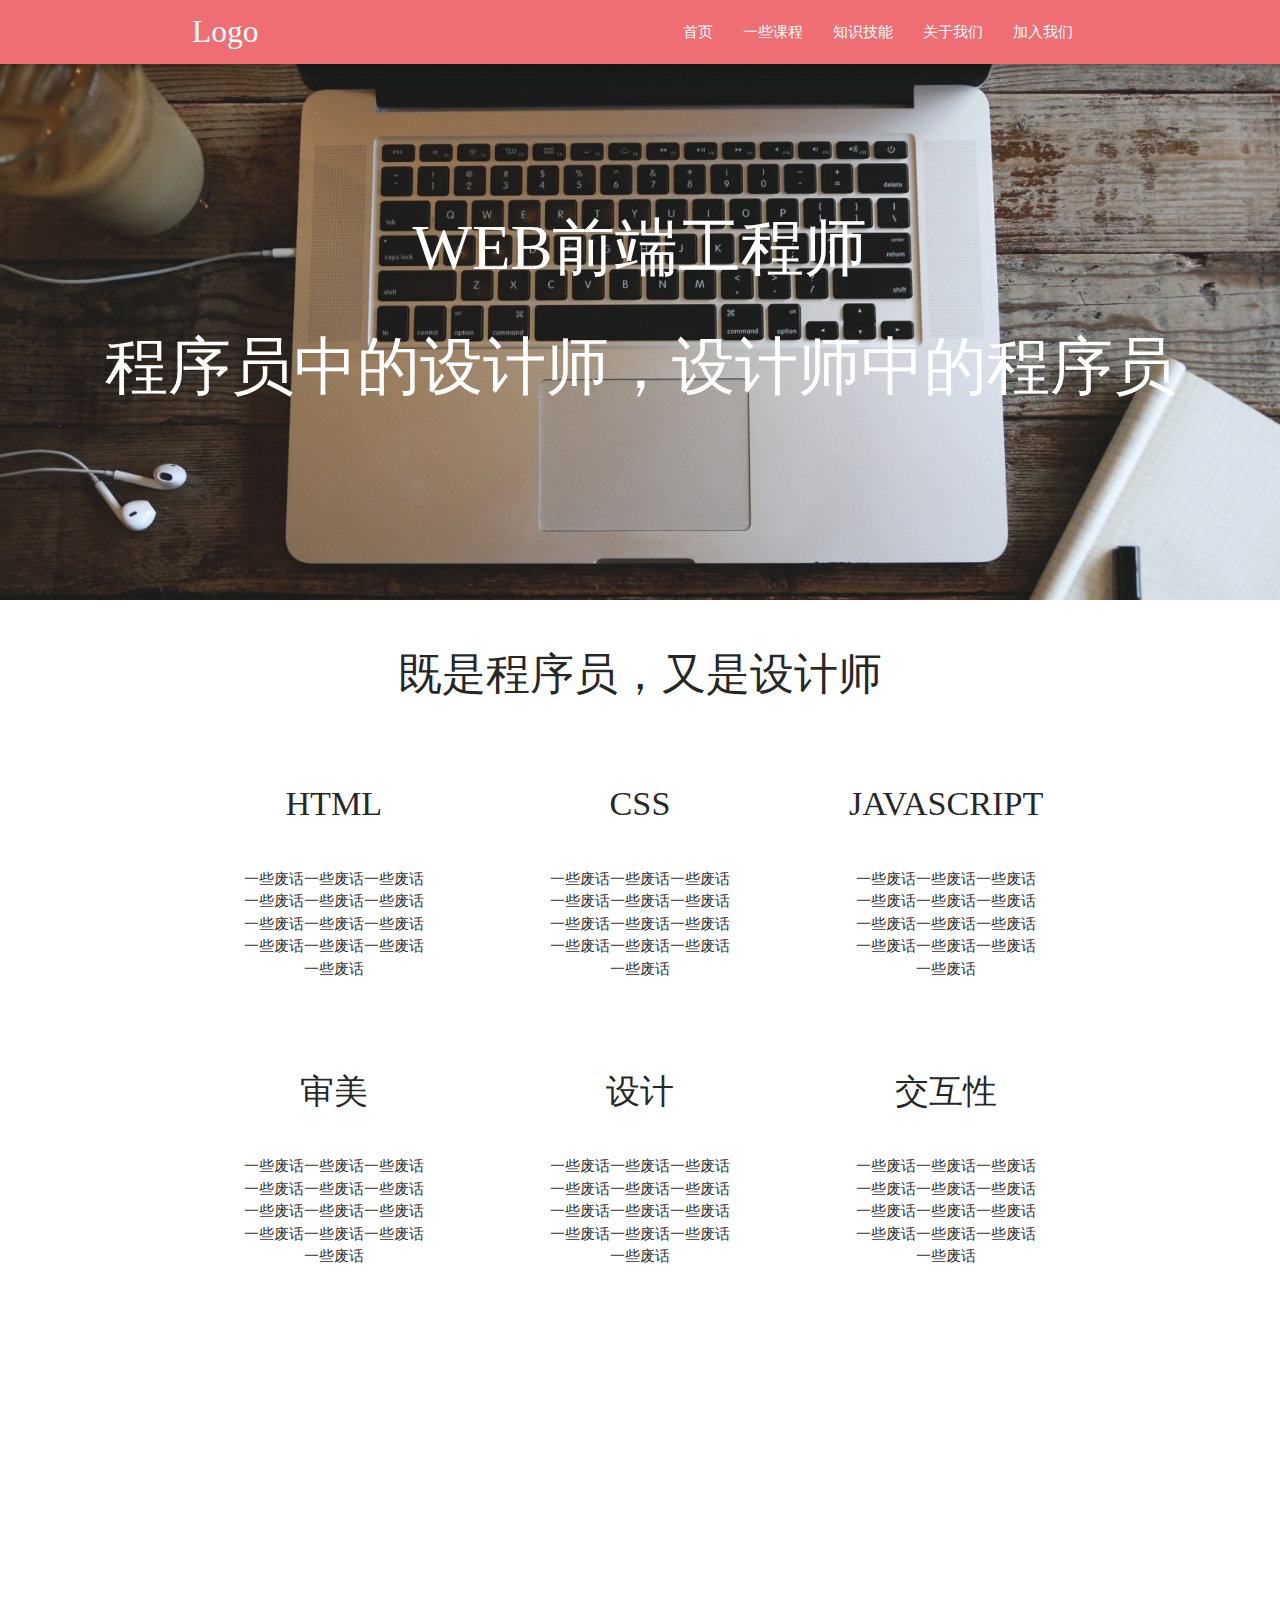
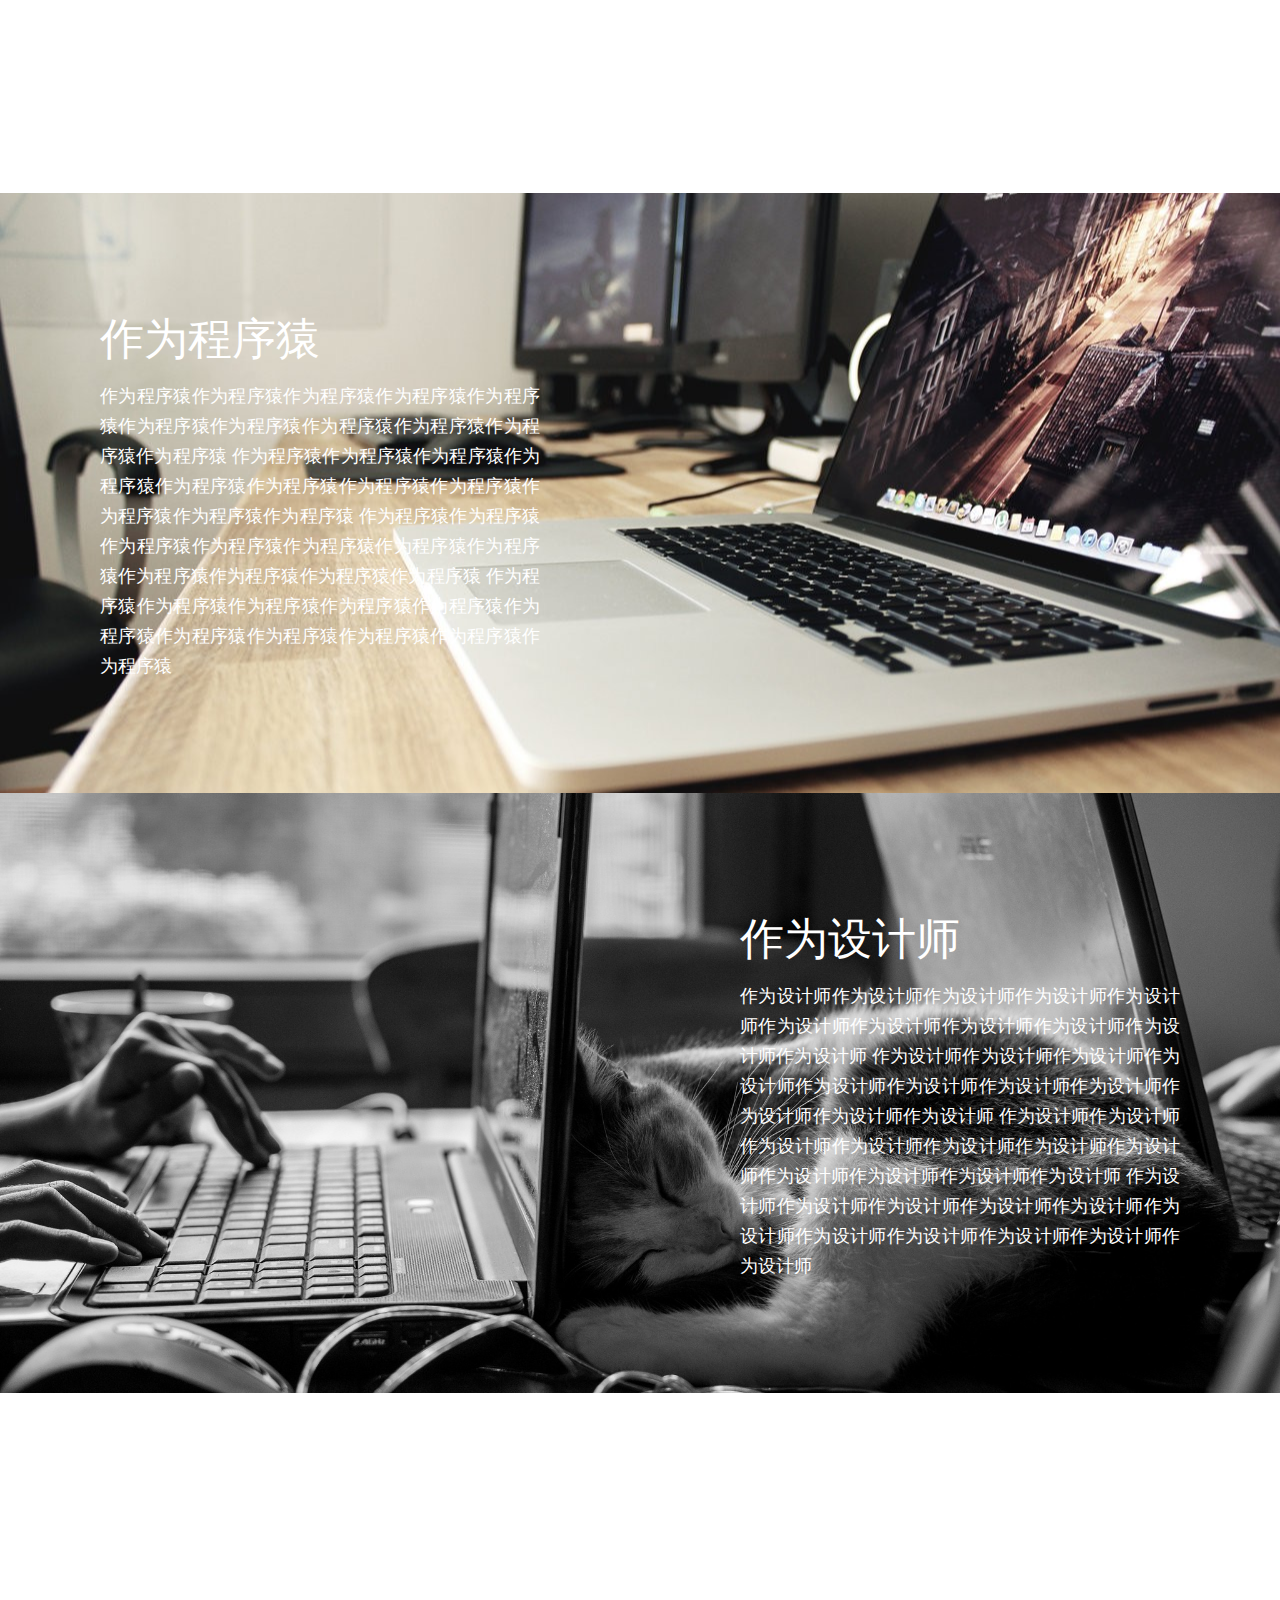
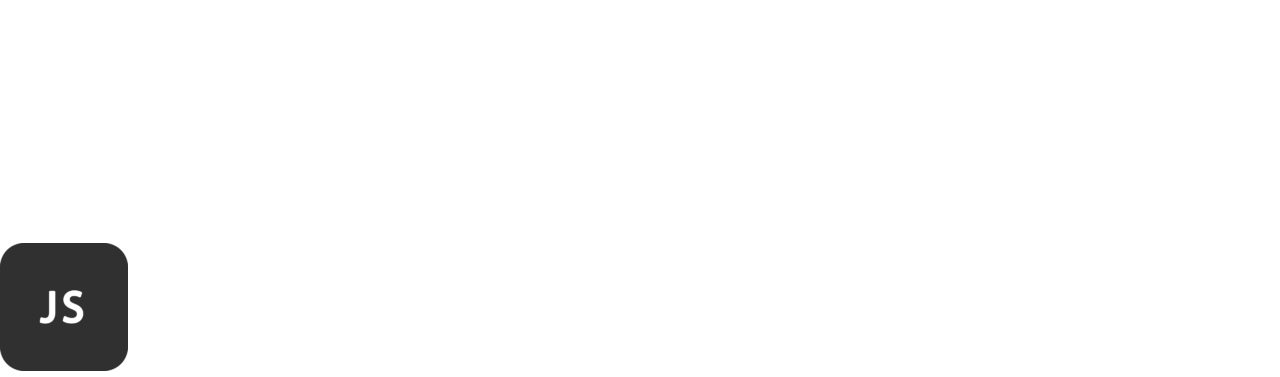
==== index.html @ 73952560 "fuck" ====
<!DOCTYPE html>
<html>
  <head>
    <meta charset="utf-8">
    <title>进击的FrontEnd</title>
    <link rel="stylesheet" href="css/materialize.css">
    <link rel="stylesheet" href="css/index.css">
  </head>
  <body>
    <header>
      <nav>
        <div class="nav-wrapper">
          <div class="container">
            <a href="#!" class="brand-logo">Logo</a>
            <ul class="right hide-on-med-and-down">
              <li><a href="#!">首页</a></li>
              <li><a href="#!">一些课程</a></li>
              <li><a href="#!">知识技能</a></li>
              <li><a href="#!">关于我们</a></li>
              <li><a href="#!">加入我们</a></li>
            </ul>
          </div>
        </div>
      </nav>
      <div class="head-title">
        <h1>WEB前端工程师</h1>
        <h1>程序员中的设计师，设计师中的程序员</h1>
      </div>
    </header>

    <section class="section1">
      <h3 class="section1-title">既是程序员，又是设计师</h3>
      <div class="section1-content container">
        <div class="row">
          <div class="feature hoverable col s4">
            <h4>HTML</h4>
            <p>一些废话一些废话一些废话一些废话一些废话一些废话一些废话一些废话一些废话一些废话一些废话一些废话一些废话</p>
          </div>
          <div class="feature hoverable col s4">
            <h4>CSS</h4>
            <p>一些废话一些废话一些废话一些废话一些废话一些废话一些废话一些废话一些废话一些废话一些废话一些废话一些废话</p>
          </div>
          <div class="feature hoverable col s4">
            <h4>JAVASCRIPT</h4>
            <p>一些废话一些废话一些废话一些废话一些废话一些废话一些废话一些废话一些废话一些废话一些废话一些废话一些废话</p>
          </div>
          <div class="feature hoverable col s4">
            <h4>审美</h4>
            <p>一些废话一些废话一些废话一些废话一些废话一些废话一些废话一些废话一些废话一些废话一些废话一些废话一些废话</p>
          </div>
          <div class="feature hoverable col s4">
            <h4>设计</h4>
            <p>一些废话一些废话一些废话一些废话一些废话一些废话一些废话一些废话一些废话一些废话一些废话一些废话一些废话</p>
          </div>
          <div class="feature hoverable col s4">
            <h4>交互性</h4>
            <p>一些废话一些废话一些废话一些废话一些废话一些废话一些废话一些废话一些废话一些废话一些废话一些废话一些废话</p>
          </div>
        </div>
      </div>
    </section>

    <div class="fixed-img">
      <h1>制作高逼格、优美的网页</h1>
      <h1>享受设计的过程</h1>
    </div>

    <section class="section2">
      <div class="content left">
        <h3>作为程序猿</h3>
        <p>
          作为程序猿作为程序猿作为程序猿作为程序猿作为程序猿作为程序猿作为程序猿作为程序猿作为程序猿作为程序猿作为程序猿
          作为程序猿作为程序猿作为程序猿作为程序猿作为程序猿作为程序猿作为程序猿作为程序猿作为程序猿作为程序猿作为程序猿
          作为程序猿作为程序猿作为程序猿作为程序猿作为程序猿作为程序猿作为程序猿作为程序猿作为程序猿作为程序猿作为程序猿
          作为程序猿作为程序猿作为程序猿作为程序猿作为程序猿作为程序猿作为程序猿作为程序猿作为程序猿作为程序猿作为程序猿
        </p>
      </div>
    </section>

    <section class="section3">
      <div class="content right">
        <h3>作为设计师</h3>
        <p>
          作为设计师作为设计师作为设计师作为设计师作为设计师作为设计师作为设计师作为设计师作为设计师作为设计师作为设计师
          作为设计师作为设计师作为设计师作为设计师作为设计师作为设计师作为设计师作为设计师作为设计师作为设计师作为设计师
          作为设计师作为设计师作为设计师作为设计师作为设计师作为设计师作为设计师作为设计师作为设计师作为设计师作为设计师
          作为设计师作为设计师作为设计师作为设计师作为设计师作为设计师作为设计师作为设计师作为设计师作为设计师作为设计师
        </p>
      </div>
    </section>

    <div class="fixed-img">
      <h1>WEB前端的攻城狮们</h1>
      <h1>让网页成为艺术品</h1>
    </div>

    <section class="section4">
      <div class="img-title">
        <img src="img/js.png" alt="">
      </div>
    </section>
  </body>
  <script type="text/javascript" src="js/jquery-1.11.3.min.js"></script>
  <script type="text/javascript" src="js/materialize.min.js"></script>
  <script type="text/javascript">

  </script>
</html>
---- css/index.css ----
*{
  font-family: '微软雅黑';
}
header{
  background: url('../img/3.jpg') fixed top no-repeat;
  background-size: 100%;
  height: 600px;
  width: 100%
}
.head-title{
  margin-top: 150px;
}
.head-title h1{
  text-align: center;
  color: #fff;
  margin-bottom: 50px;
}
.section1 h3.section1-title{
  margin-top: 50px;
  text-align: center;
}
.section1-content{
  margin-top: 50px;
}
.section1-content div.feature{
  margin: 20px auto;
  text-align: center;
}
.section1-content div.feature p{
  padding: 30px 50px 20px 50px;
}
.fixed-img{
  height: 450px;
  width: 100%;
  background: url('../img/3.jpg') fixed top no-repeat;
  background-size: 100%;
  padding-top: 50px;
}
.fixed-img h1{
  text-align: center;
  color: #fff;
  margin-top: 50px;
}
.section2{
  background: url('../img/4.jpg') center no-repeat;
  background-size: 100%;
  height: 600px;
  width: 100%;
}
.section3{
  background: url('../img/5.jpg') center bottom no-repeat;
  background-size: 100%;
  height: 600px;
  width: 100%;
}
.section2 .content,
.section3 .content{
  margin-top: 70px;
  width: 50%;
  padding: 30px 100px;
  color: #fff;
}
.content p{
  font-size: 18px;
  line-height: 30px;
  text-align: justify;
}
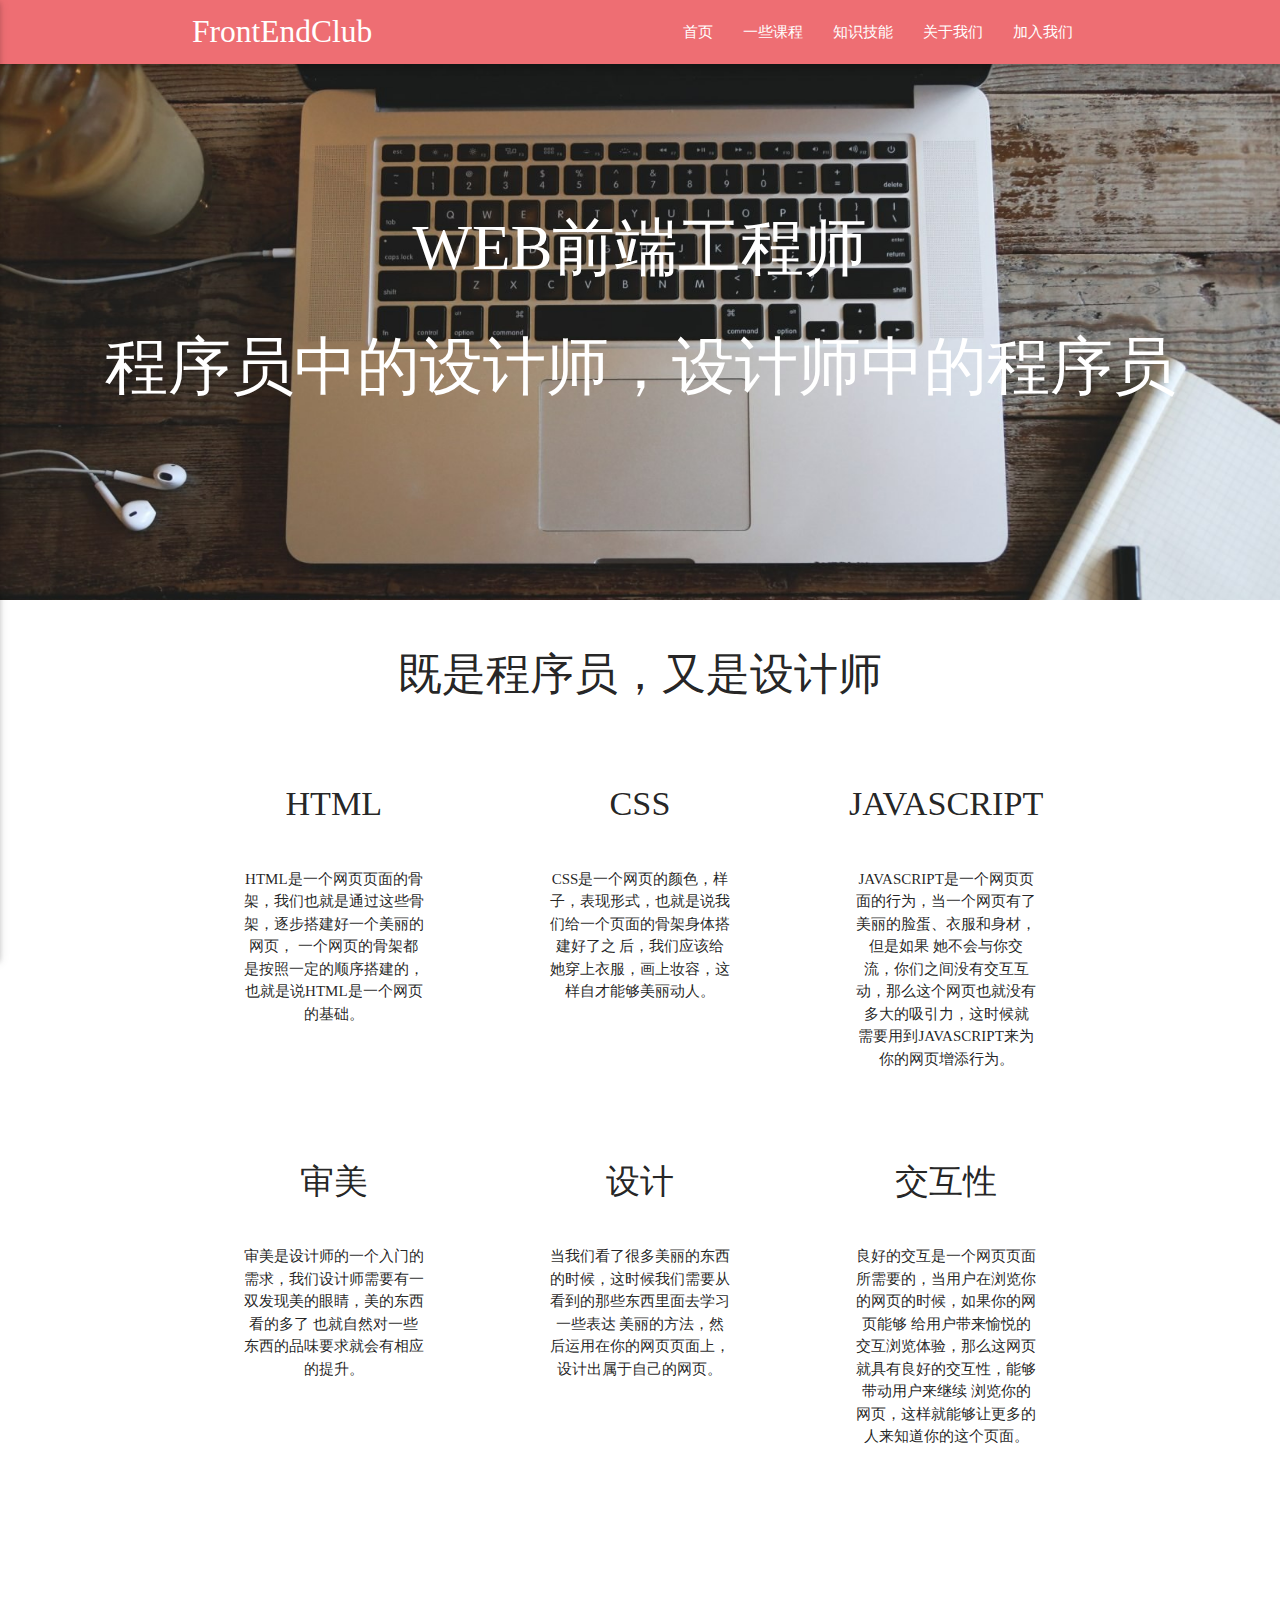
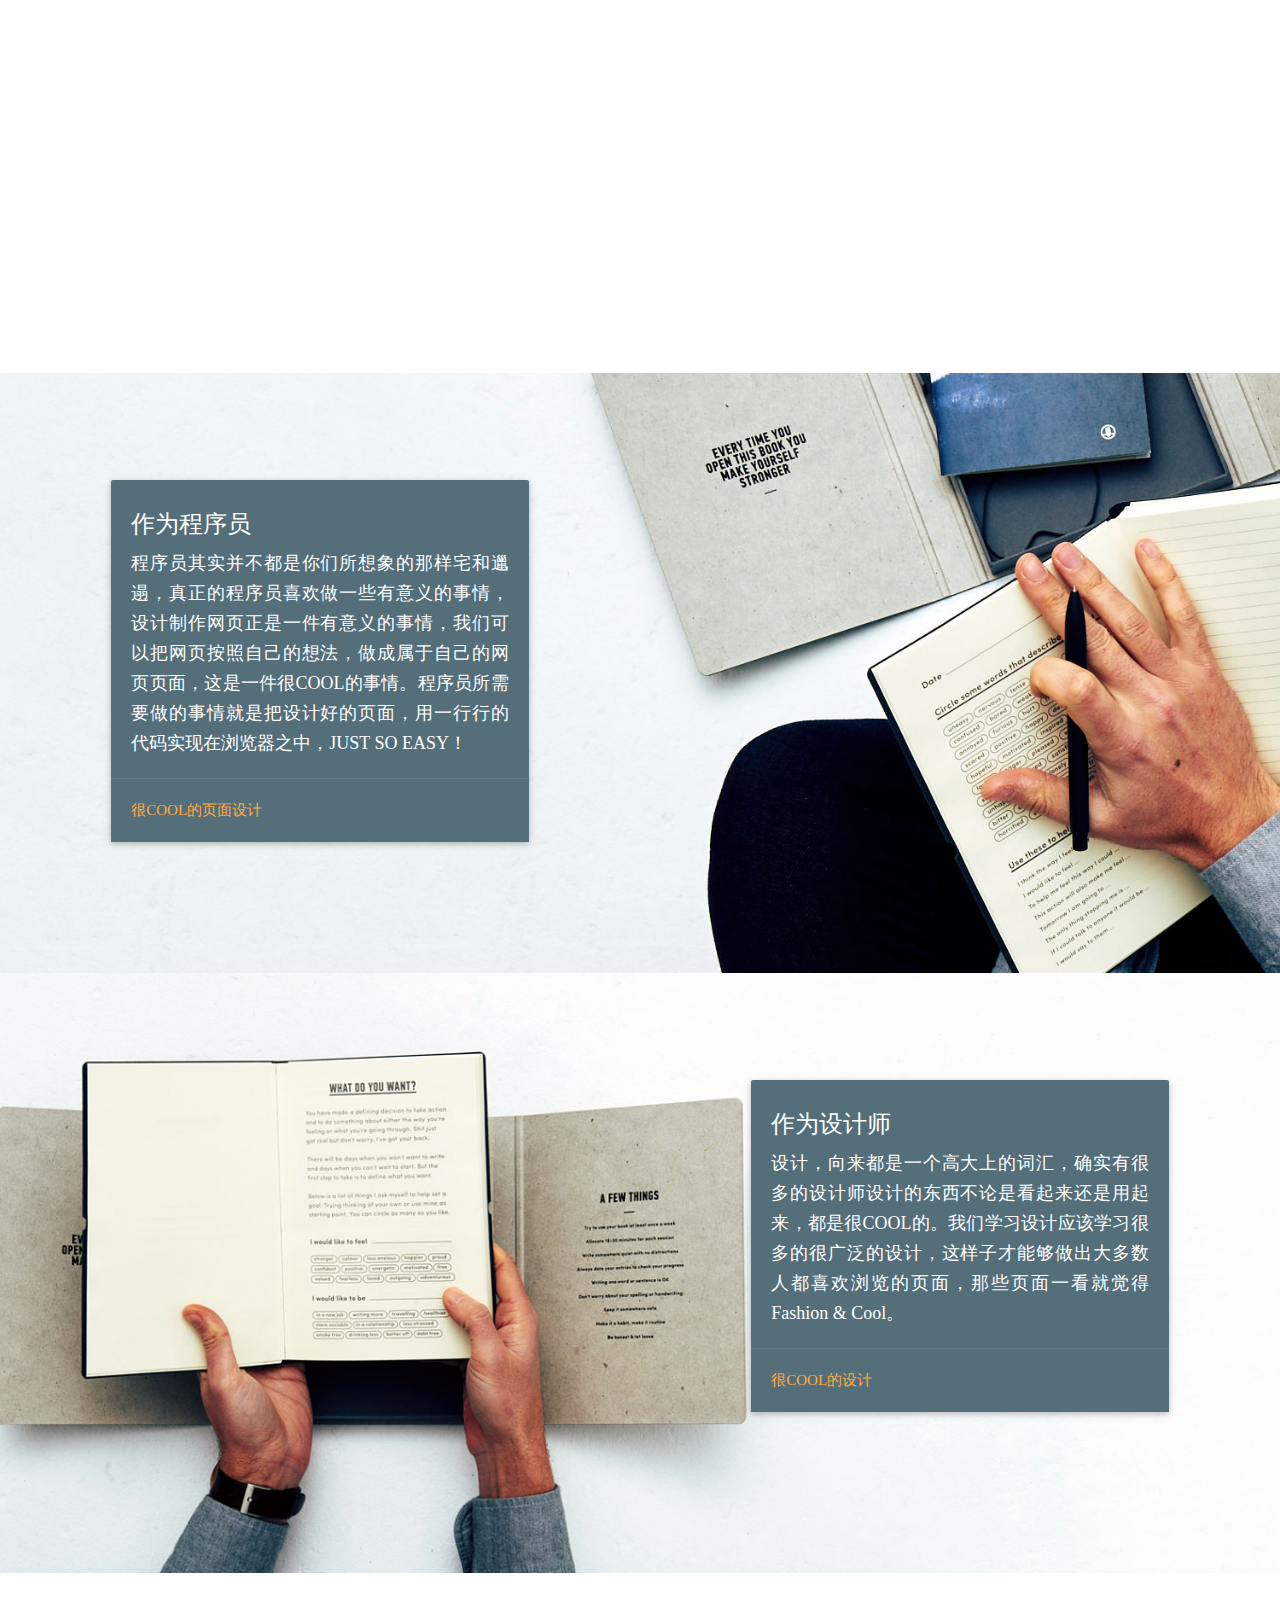
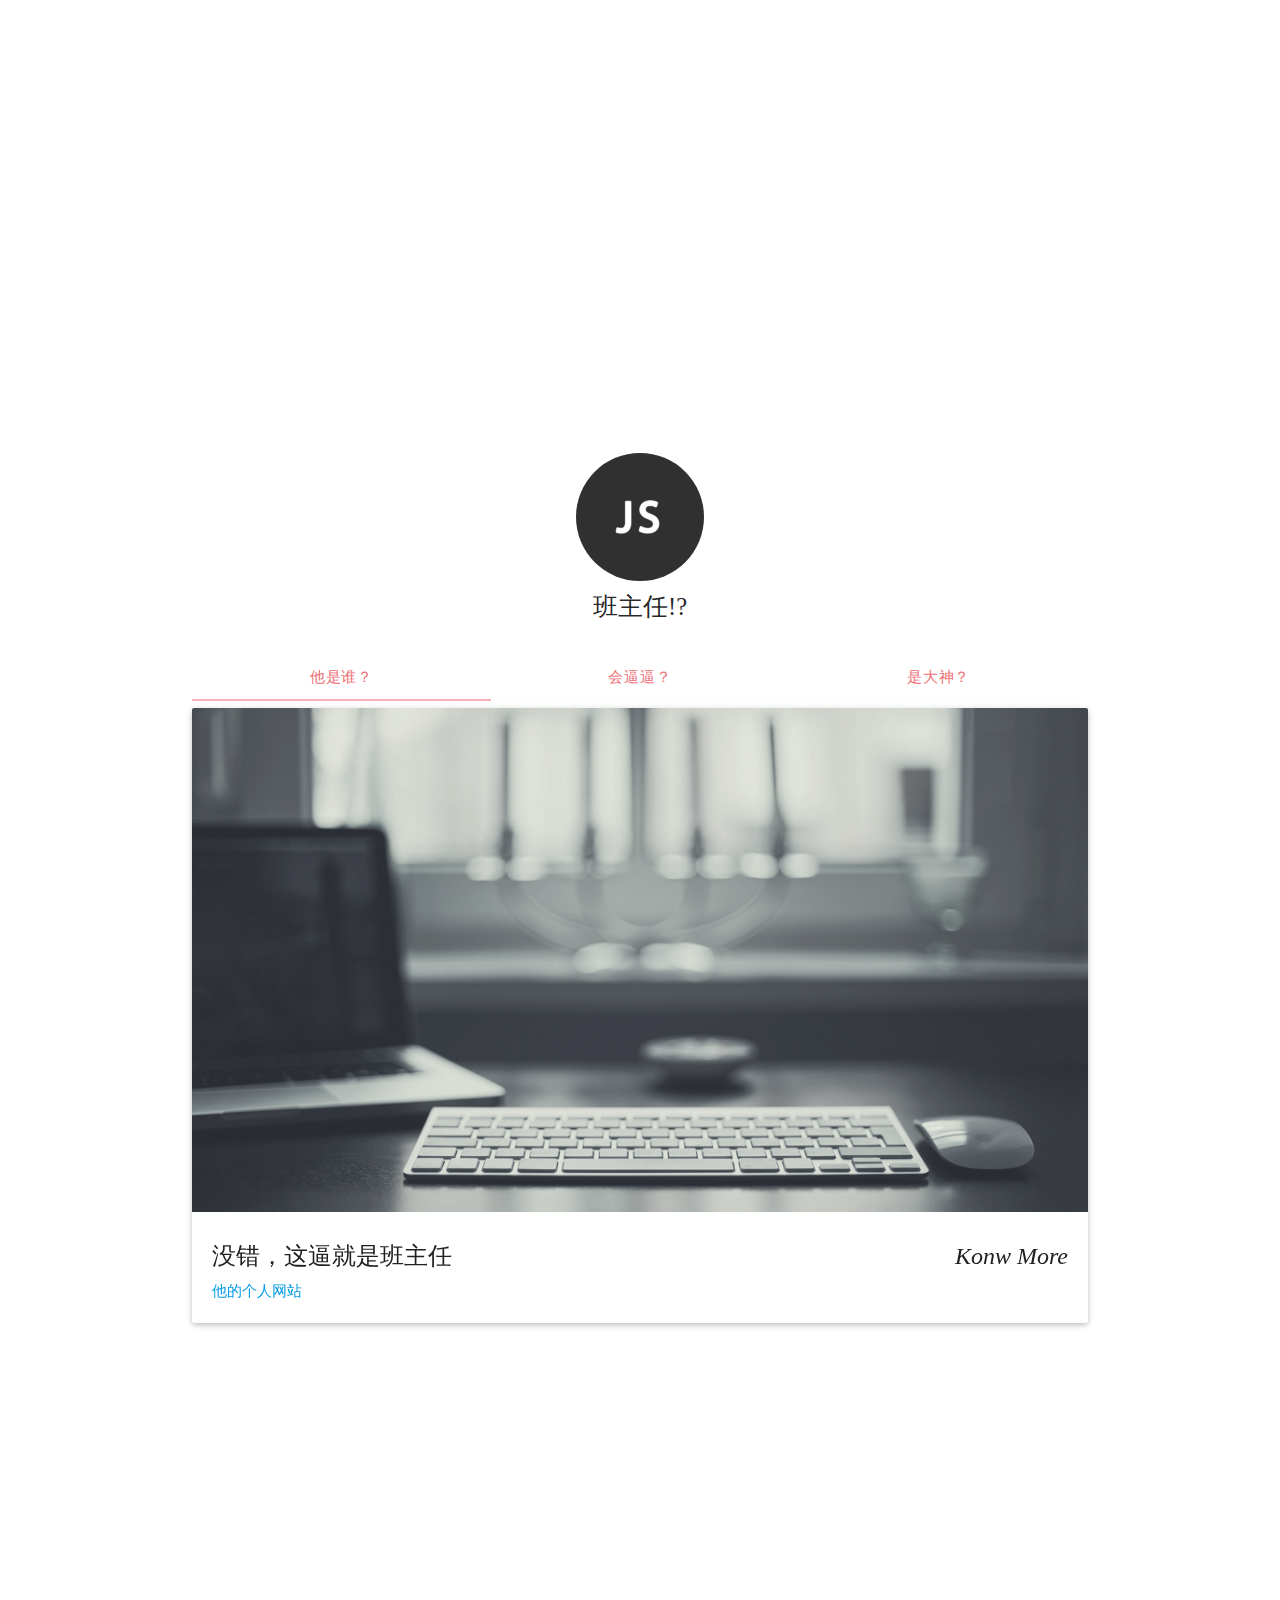
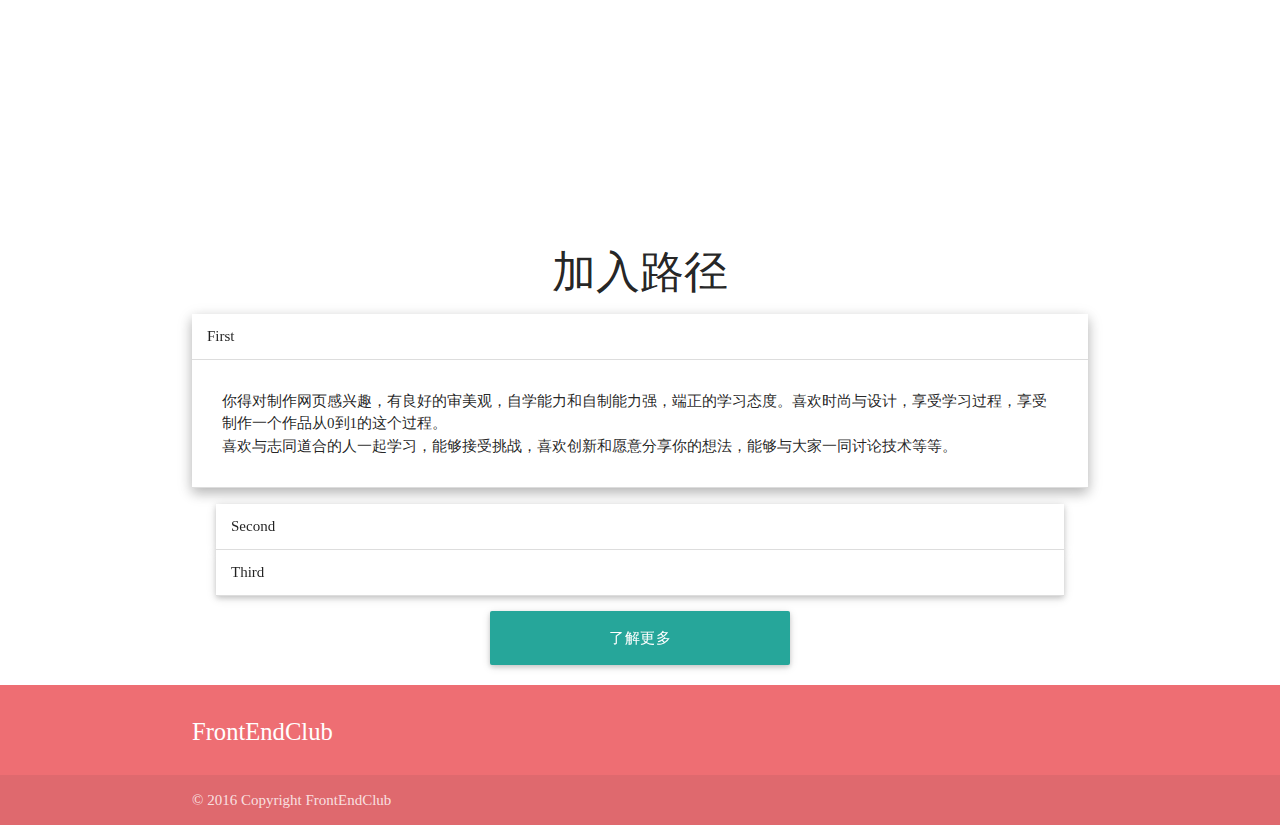
==== commit 73cd3748: "index.html is completed" ====
--- a/index.html
+++ b/index.html
@@ -3,23 +3,31 @@
   <head>
     <meta charset="utf-8">
     <title>进击的FrontEnd</title>
+    <meta name="viewport" content="width=device-width, initial-scale=1">
     <link rel="stylesheet" href="css/materialize.css">
     <link rel="stylesheet" href="css/index.css">
+    <link href="https://fonts.googleapis.com/icon?family=Material+Icons" rel="stylesheet">
   </head>
   <body>
     <header>
       <nav>
-        <div class="nav-wrapper">
-          <div class="container">
-            <a href="#!" class="brand-logo">Logo</a>
-            <ul class="right hide-on-med-and-down">
-              <li><a href="#!">首页</a></li>
-              <li><a href="#!">一些课程</a></li>
-              <li><a href="#!">知识技能</a></li>
-              <li><a href="#!">关于我们</a></li>
-              <li><a href="#!">加入我们</a></li>
-            </ul>
-          </div>
+        <div class="container">
+          <a href="#!" class="brand-logo">FrontEndClub</a>
+          <a href="#" data-activates="mobile-demo" class="button-collapse"><i class="material-icons">menu</i></a>
+          <ul class="right hide-on-med-and-down">
+            <li><a href="">首页</a></li>
+            <li><a href="">一些课程</a></li>
+            <li><a href="">知识技能</a></li>
+            <li><a href="">关于我们</a></li>
+            <li><a href="">加入我们</a></li>
+          </ul>
+          <ul class="side-nav" id="mobile-demo">
+            <li><a href="">首页</a></li>
+            <li><a href="">一些课程</a></li>
+            <li><a href="">知识技能</a></li>
+            <li><a href="">关于我们</a></li>
+            <li><a href="">加入我们</a></li>
+          </ul>
         </div>
       </nav>
       <div class="head-title">
@@ -32,29 +40,49 @@
       <h3 class="section1-title">既是程序员，又是设计师</h3>
       <div class="section1-content container">
         <div class="row">
-          <div class="feature hoverable col s4">
+          <div class="feature hoverable col s12 l4">
             <h4>HTML</h4>
-            <p>一些废话一些废话一些废话一些废话一些废话一些废话一些废话一些废话一些废话一些废话一些废话一些废话一些废话</p>
-          </div>
-          <div class="feature hoverable col s4">
+            <p>
+              HTML是一个网页页面的骨架，我们也就是通过这些骨架，逐步搭建好一个美丽的网页，
+              一个网页的骨架都是按照一定的顺序搭建的，也就是说HTML是一个网页的基础。
+            </p>
+          </div>
+          <div class="feature hoverable col s12 l4">
             <h4>CSS</h4>
-            <p>一些废话一些废话一些废话一些废话一些废话一些废话一些废话一些废话一些废话一些废话一些废话一些废话一些废话</p>
-          </div>
-          <div class="feature hoverable col s4">
+            <p>
+              CSS是一个网页的颜色，样子，表现形式，也就是说我们给一个页面的骨架身体搭建好了之
+              后，我们应该给她穿上衣服，画上妆容，这样自才能够美丽动人。
+            </p>
+          </div>
+          <div class="feature hoverable col s12 l4">
             <h4>JAVASCRIPT</h4>
-            <p>一些废话一些废话一些废话一些废话一些废话一些废话一些废话一些废话一些废话一些废话一些废话一些废话一些废话</p>
-          </div>
-          <div class="feature hoverable col s4">
+            <p>
+              JAVASCRIPT是一个网页页面的行为，当一个网页有了美丽的脸蛋、衣服和身材，但是如果
+              她不会与你交流，你们之间没有交互互动，那么这个网页也就没有多大的吸引力，这时候就
+              需要用到JAVASCRIPT来为你的网页增添行为。
+            </p>
+          </div>
+          <div class="feature hoverable col s12 l4">
             <h4>审美</h4>
-            <p>一些废话一些废话一些废话一些废话一些废话一些废话一些废话一些废话一些废话一些废话一些废话一些废话一些废话</p>
-          </div>
-          <div class="feature hoverable col s4">
+            <p>
+              审美是设计师的一个入门的需求，我们设计师需要有一双发现美的眼睛，美的东西看的多了
+              也就自然对一些东西的品味要求就会有相应的提升。
+            </p>
+          </div>
+          <div class="feature hoverable col s12 l4">
             <h4>设计</h4>
-            <p>一些废话一些废话一些废话一些废话一些废话一些废话一些废话一些废话一些废话一些废话一些废话一些废话一些废话</p>
-          </div>
-          <div class="feature hoverable col s4">
+            <p>
+              当我们看了很多美丽的东西的时候，这时候我们需要从看到的那些东西里面去学习一些表达
+              美丽的方法，然后运用在你的网页页面上，设计出属于自己的网页。
+            </p>
+          </div>
+          <div class="feature hoverable col s12 l4">
             <h4>交互性</h4>
-            <p>一些废话一些废话一些废话一些废话一些废话一些废话一些废话一些废话一些废话一些废话一些废话一些废话一些废话</p>
+            <p>
+              良好的交互是一个网页页面所需要的，当用户在浏览你的网页的时候，如果你的网页能够
+              给用户带来愉悦的交互浏览体验，那么这网页就具有良好的交互性，能够带动用户来继续
+              浏览你的网页，这样就能够让更多的人来知道你的这个页面。
+            </p>
           </div>
         </div>
       </div>
@@ -67,25 +95,41 @@
 
     <section class="section2">
       <div class="content left">
-        <h3>作为程序猿</h3>
-        <p>
-          作为程序猿作为程序猿作为程序猿作为程序猿作为程序猿作为程序猿作为程序猿作为程序猿作为程序猿作为程序猿作为程序猿
-          作为程序猿作为程序猿作为程序猿作为程序猿作为程序猿作为程序猿作为程序猿作为程序猿作为程序猿作为程序猿作为程序猿
-          作为程序猿作为程序猿作为程序猿作为程序猿作为程序猿作为程序猿作为程序猿作为程序猿作为程序猿作为程序猿作为程序猿
-          作为程序猿作为程序猿作为程序猿作为程序猿作为程序猿作为程序猿作为程序猿作为程序猿作为程序猿作为程序猿作为程序猿
-        </p>
+        <div class="row">
+          <div class="col s12">
+            <div class="card blue-grey darken-1">
+              <div class="card-content white-text">
+                <span class="card-title">作为程序员</span>
+                <p>
+                  程序员其实并不都是你们所想象的那样宅和邋遢，真正的程序员喜欢做一些有意义的事情，设计制作网页正是一件有意义的事情，我们可以把网页按照自己的想法，做成属于自己的网页页面，这是一件很COOL的事情。程序员所需要做的事情就是把设计好的页面，用一行行的代码实现在浏览器之中，JUST SO EASY！
+                </p>
+              </div>
+              <div class="card-action">
+                <a href="http://www.awwwards.com/">很COOL的页面设计</a>
+              </div>
+            </div>
+          </div>
+        </div>
       </div>
     </section>
 
     <section class="section3">
       <div class="content right">
-        <h3>作为设计师</h3>
-        <p>
-          作为设计师作为设计师作为设计师作为设计师作为设计师作为设计师作为设计师作为设计师作为设计师作为设计师作为设计师
-          作为设计师作为设计师作为设计师作为设计师作为设计师作为设计师作为设计师作为设计师作为设计师作为设计师作为设计师
-          作为设计师作为设计师作为设计师作为设计师作为设计师作为设计师作为设计师作为设计师作为设计师作为设计师作为设计师
-          作为设计师作为设计师作为设计师作为设计师作为设计师作为设计师作为设计师作为设计师作为设计师作为设计师作为设计师
-        </p>
+        <div class="row">
+          <div class="col s12">
+            <div class="card blue-grey darken-1">
+              <div class="card-content white-text">
+                <span class="card-title">作为设计师</span>
+                <p>
+                  设计，向来都是一个高大上的词汇，确实有很多的设计师设计的东西不论是看起来还是用起来，都是很COOL的。我们学习设计应该学习很多的很广泛的设计，这样子才能够做出大多数人都喜欢浏览的页面，那些页面一看就觉得Fashion & Cool。
+                </p>
+              </div>
+              <div class="card-action">
+                <a href="http://www.siteinspire.com/">很COOL的设计</a>
+              </div>
+            </div>
+          </div>
+        </div>
       </div>
     </section>
 
@@ -97,12 +141,159 @@
     <section class="section4">
       <div class="img-title">
         <img src="img/js.png" alt="">
-      </div>
-    </section>
+        <h5>班主任!?</h5>
+      </div>
+      <div class="container">
+        <div class="row">
+          <div class="col s12">
+            <ul class="tabs">
+              <li class="tab col s4"><a class="active" href="#test1">他是谁？</a></li>
+              <li class="tab col s4"><a href="#test2">会逼逼？</a></li>
+              <li class="tab col s4"><a href="#test3">是大神？</a></li>
+            </ul>
+          </div>
+          <div id="test1" class="col s12">
+            <div class="class-manager">
+              <div class="card hoverable">
+                <div class="card-image waves-effect waves-block waves-light">
+                  <img class="activator" src="img/headimg.png">
+                </div>
+                <div class="card-content">
+                  <span class="card-title activator grey-text text-darken-4">没错，这逼就是班主任<i class="right">Konw More</i></span>
+                  <p><a href="http://www.weespice.cn/myweb">他的个人网站</a></p>
+                </div>
+                <div class="card-reveal">
+                  <span class="card-title grey-text text-darken-4">没错，这货就是班主任<i class="material-icons right">close</i></span>
+                  <ul class="collection with-header">
+                    <li class="collection-header"><h4>他是谁？</h4></li>
+                    <li class="collection-item">姓名：张泽玮</li>
+                    <li class="collection-item">外号：玮哥</li>
+                    <li class="collection-item">生日：1995-2-8</li>
+                    <li class="collection-item">爱好：游戏、旅游、篮球、游泳、轮滑、电影、吃、料理</li>
+                    <li class="collection-item">学校：成都大学</li>
+                    <li class="collection-item">学院：信息科学与工程学院</li>
+                    <li class="collection-item">班级：2013级软件工程2班</li>
+                    <li class="collection-item">理想：吃吃睡睡，走走停停，看看玩玩</li>
+                  </ul>
+                </div>
+              </div>
+            </div>
+          </div>
+          <div id="test2" class="col s12">
+            <div class="class-manager">
+              <div class="card hoverable">
+                <div class="card-image waves-effect waves-block waves-light">
+                  <img class="activator" src="img/1.jpg">
+                </div>
+                <div class="card-content">
+                  <span class="card-title activator grey-text text-darken-4">听说他爱逼逼<i class="right">Konw More</i></span>
+                  <p><a href="http://www.weespice.cn/myweb">他的个人网站</a></p>
+                </div>
+                <div class="card-reveal">
+                  <span class="card-title grey-text text-darken-4">听说他爱逼逼<i class="material-icons right">close</i></span>
+                  <ul class="collection with-header">
+                    <li class="collection-header"><h4>爱逼逼？</h4></li>
+                    <li class="collection-item">建了一个群召集对制作网页有兴趣的同学来学习</li>
+                    <li class="collection-item">做了一个关于设计的学长讲堂</li>
+                    <li class="collection-item">参加了好多比赛，也拿了好多的奖</li>
+                    <li class="collection-item">录制了几个教学视频</li>
+                  </ul>
+                </div>
+              </div>
+            </div>
+          </div>
+          <div id="test3" class="col s12">
+            <div class="class-manager">
+              <div class="card hoverable">
+                <div class="card-image waves-effect waves-block waves-light">
+                  <img class="activator" src="img/2.jpg">
+                </div>
+                <div class="card-content">
+                  <span class="card-title activator grey-text text-darken-4">大神练成记<i class="right">Konw More</i></span>
+                  <p><a href="http://www.weespice.cn/myweb">他的个人网站</a></p>
+                </div>
+                <div class="card-reveal">
+                  <span class="card-title grey-text text-darken-4">大神练成记<i class="material-icons right">close</i></span>
+                  <ul class="collection with-header">
+                    <li class="collection-header"><h4>是大神？</h4></li>
+                    <li class="collection-item">HTML,CSS,JAVASCRIPT</li>
+                    <li class="collection-item">Bootstrap,Jquey</li>
+                    <li class="collection-item">Node.js,React.js+Redux,Angular.js</li>
+                    <li class="collection-item">UI设计,UE设计</li>
+                  </ul>
+                </div>
+              </div>
+            </div>
+          </div>
+        </div>
+      </div>
+    </section>
+
+    <div class="fixed-img">
+      <h1>JOIN US</h1>
+      <h1>创造更加优美的网页</h1>
+    </div>
+
+    <section class="section5">
+      <div class="container">
+        <div class="join-us">
+          <h3>加入路径</h3>
+          <ul class="collapsible popout" data-collapsible="accordion">
+            <li>
+              <div class="collapsible-header waves-effect waves-red active">First</div>
+              <div class="collapsible-body">
+                <p>
+                  你得对制作网页感兴趣，有良好的审美观，自学能力和自制能力强，端正的学习态度。喜欢时尚与设计，享受学习过程，享受制作一个作品从0到1的这个过程。
+                  <br>
+                  喜欢与志同道合的人一起学习，能够接受挑战，喜欢创新和愿意分享你的想法，能够与大家一同讨论技术等等。
+                </p>
+              </div>
+            </li>
+            <li>
+              <div class="collapsible-header waves-effect waves-orange">Second</div>
+              <div class="collapsible-body">
+                <p>
+                  了解什么是前端，有一些编程基础或者愿意去学习一些编程的语言，比如c语言，不了解的可以在“一些课程”和“知识体系”这两个页面中去看看。
+                  <br>
+                  了解设计，不仅仅是网页设计，还有其他更多的设计，工业设计，交互设计，或者艺术设计等。
+                </p>
+              </div>
+            </li>
+            <li>
+              <div class="collapsible-header waves-effect waves-green">Third</div>
+              <div class="collapsible-body">
+                <p>
+                  制作一个能够演示的或者能够展示你得能力的页面，将你的作品打包好，以你的名字+专业+班级年级发送到邮件453646474@qq.com。
+                  <br>
+                  可以在邮件正文部分写出你所遇到的疑惑，或者一些你的想法，还可以写你的感悟，如果你达到了要求，我们会将你拉入我们的班级群让你获得更多的学习资源。
+                </p>
+              </div>
+            </li>
+          </ul>
+          <a href="#" class="waves-effect waves-light btn-large">了解更多</a>
+        </div>
+      </div>
+    </section>
+
+    <footer class="page-footer">
+       <div class="container">
+         <div class="row">
+           <div class="col l6 s12">
+             <h5 class="white-text">FrontEndClub</h5>
+           </div>
+         </div>
+       </div>
+       <div class="footer-copyright">
+         <div class="container">
+         © 2016 Copyright FrontEndClub
+         </div>
+       </div>
+     </footer>
+
   </body>
   <script type="text/javascript" src="js/jquery-1.11.3.min.js"></script>
   <script type="text/javascript" src="js/materialize.min.js"></script>
   <script type="text/javascript">
-
+    $(".button-collapse").sideNav();
   </script>
 </html>
--- a/css/index.css
+++ b/css/index.css
@@ -1,3 +1,4 @@
+/*zhengzewei*/
 *{
   font-family: '微软雅黑';
 }
@@ -42,14 +43,14 @@
   margin-top: 50px;
 }
 .section2{
-  background: url('../img/4.jpg') center no-repeat;
-  background-size: 100%;
+  background: url('../img/img2.jpg') center no-repeat;
+  background-size: cover;
   height: 600px;
   width: 100%;
 }
 .section3{
-  background: url('../img/5.jpg') center bottom no-repeat;
-  background-size: 100%;
+  background: url('../img/img3.jpg') top center no-repeat;
+  background-size: cover;
   height: 600px;
   width: 100%;
 }
@@ -65,3 +66,106 @@
   line-height: 30px;
   text-align: justify;
 }
+.img-title{
+  width: 100%;
+  height: 200px;
+  padding-top: 10px;
+  margin: 20px auto 10px;
+}
+.img-title img{
+  display: block;
+  margin: 0 auto;
+  border-radius: 50%;
+}
+.img-title h5{
+  text-align: center;
+}
+.section5 .join-us{
+  margin-top: 30px;
+}
+.section5 .join-us h3{
+  text-align: center;
+}
+.section5 .join-us a{
+  display: block;
+  margin: 0 auto;
+  width: 300px;
+}
+.class-manager{
+  width: 100%;
+  height: 640px;
+}
+
+/*Responsive css*/
+@media screen and (max-width:768px) {
+  header{
+    background: url('../img/3.jpg') fixed top center no-repeat;
+    background-size: cover;
+  }
+  .head-title{
+    margin-top: 150px;
+  }
+  .head-title h1{
+    font-size: 36px;
+  }
+  .fixed-img{
+    background: url('../img/3.jpg') fixed top center no-repeat;
+    background-size: cover;
+    height: 500px;
+  }
+  .fixed-img h1{
+    font-size: 36px;
+  }
+  .section2 .content,
+  .section3 .content{
+    margin-top: 50px;
+    width: 100%;
+    padding: 30px 10px;
+  }
+  .section5 .join-us a{
+    display: block;
+    margin: 0 auto;
+    width: 100%;
+  }
+  .class-manager{
+    width: 100%;
+    height: 100%;
+  }
+}
+@media screen and (max-width:599px) {
+  header{
+    background: url('../img/3.jpg') fixed top center no-repeat;
+    background-size: cover;
+  }
+  .head-title{
+    margin-top: 150px;
+  }
+  .head-title h1{
+    font-size: 36px;
+  }
+  .fixed-img{
+    background: url('../img/3.jpg') fixed top center no-repeat;
+    background-size: cover;
+    height: 500px;
+  }
+  .fixed-img h1{
+    font-size: 36px;
+  }
+  .section2 .content,
+  .section3 .content{
+    margin-top: 50px;
+    width: 100%;
+    padding: 30px 10px;
+  }
+  .section5 .join-us a{
+    display: block;
+    margin: 0 auto;
+    width: 100%;
+  }
+  .class-manager{
+    width: 100%;
+    height: 100%;
+  }
+}
+/*Responsive css*/
+/*zhengzewei*/
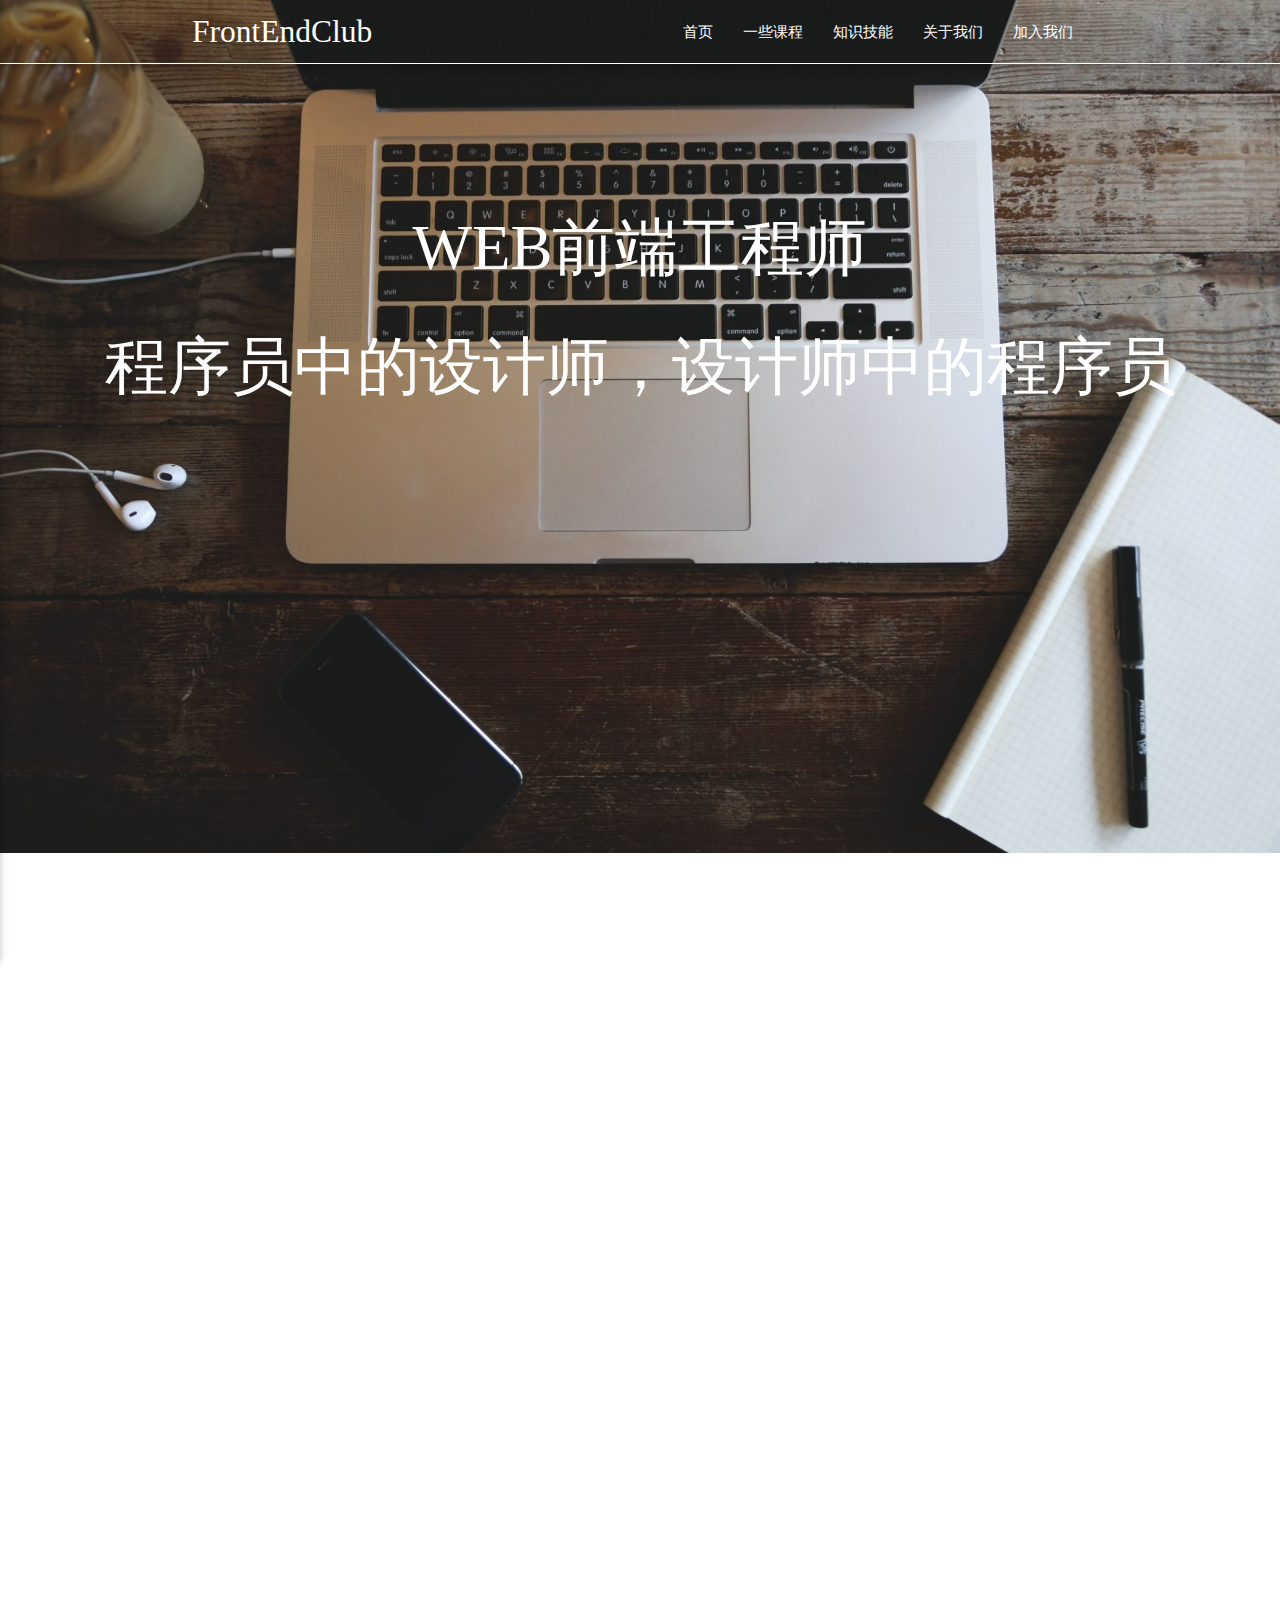
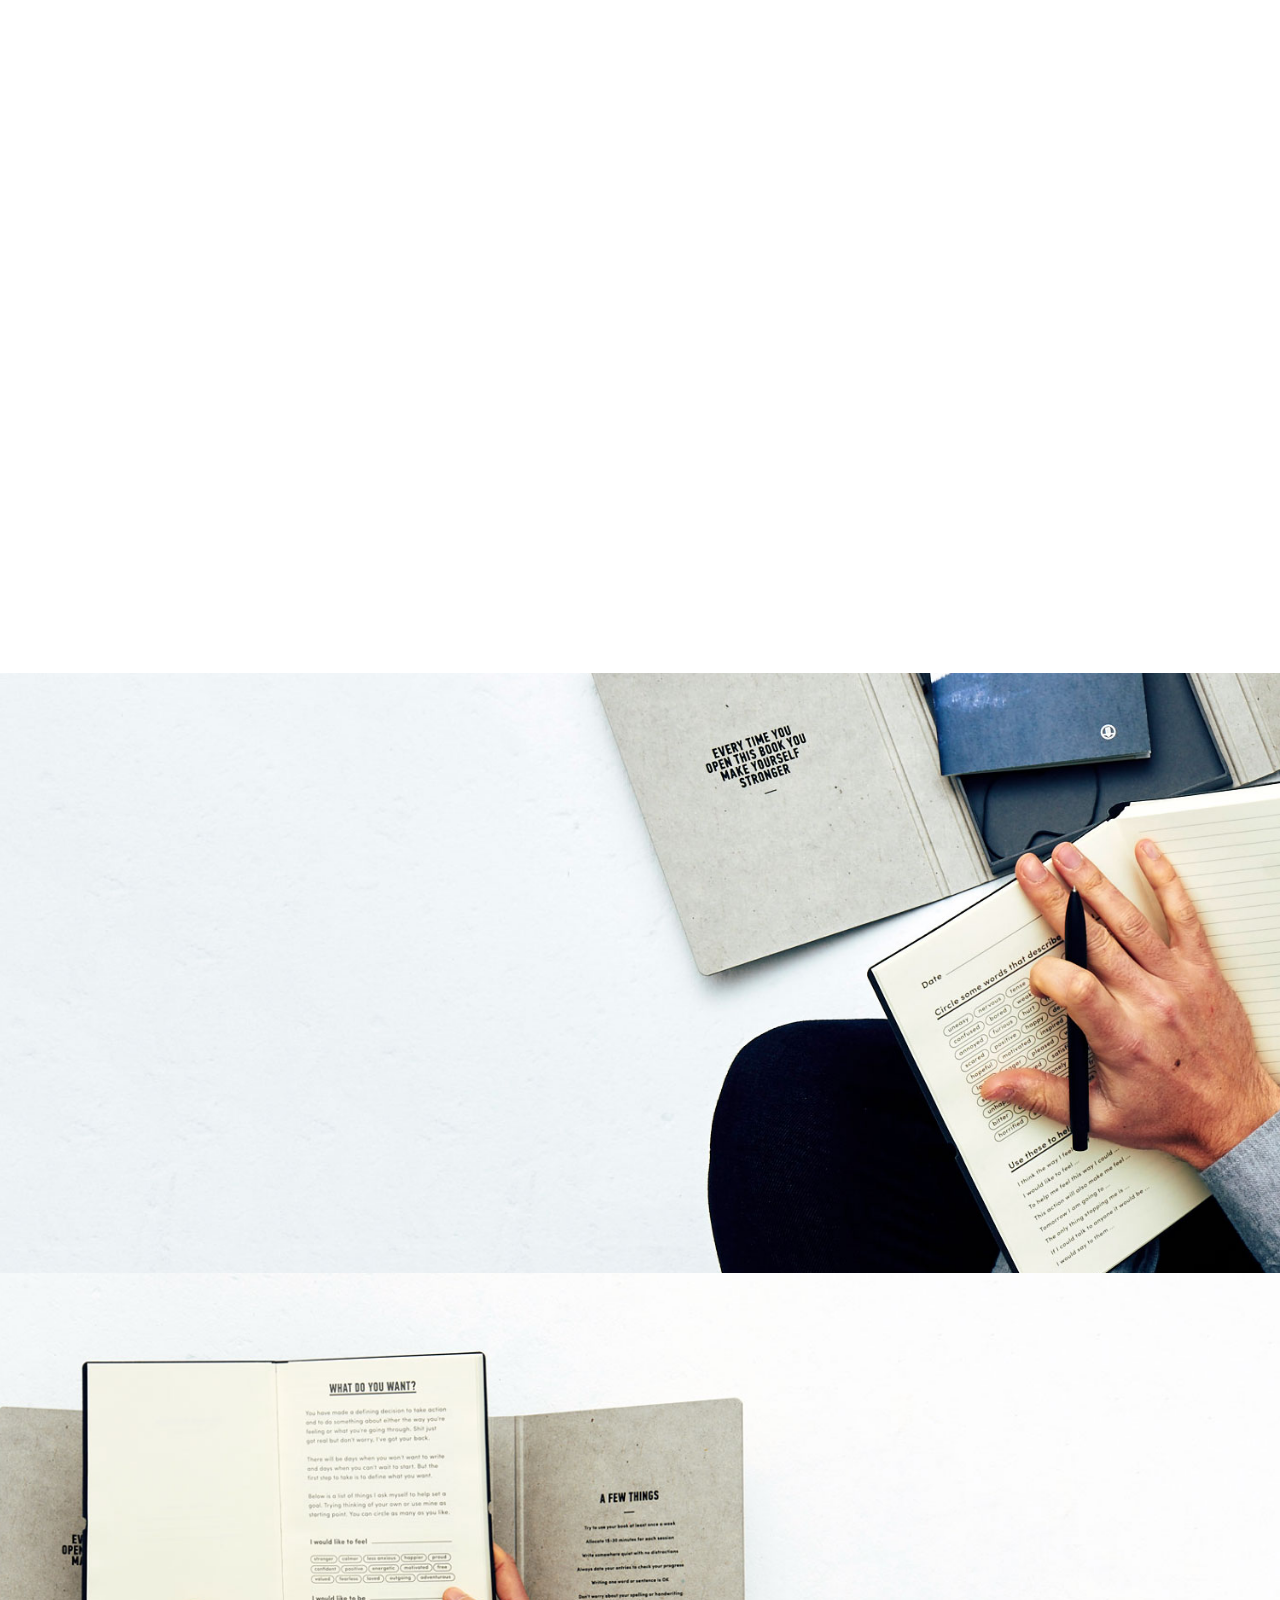
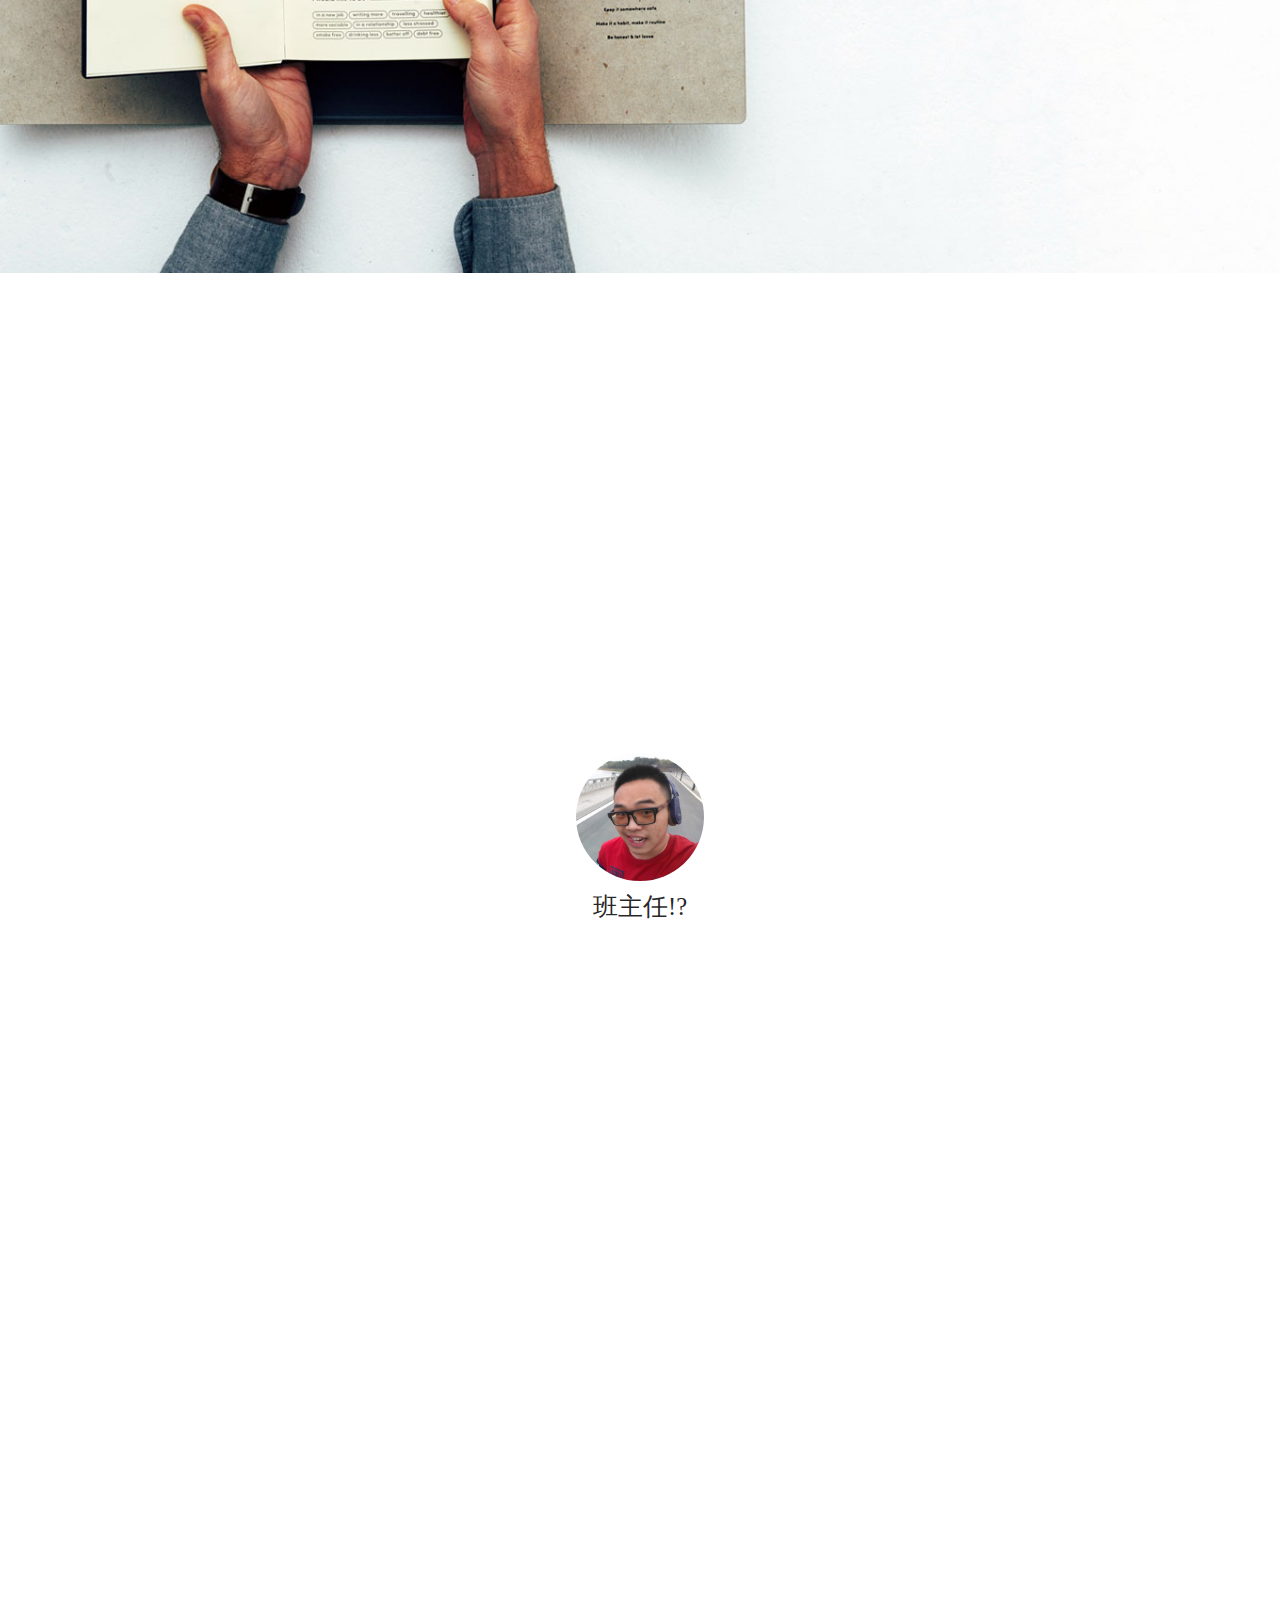
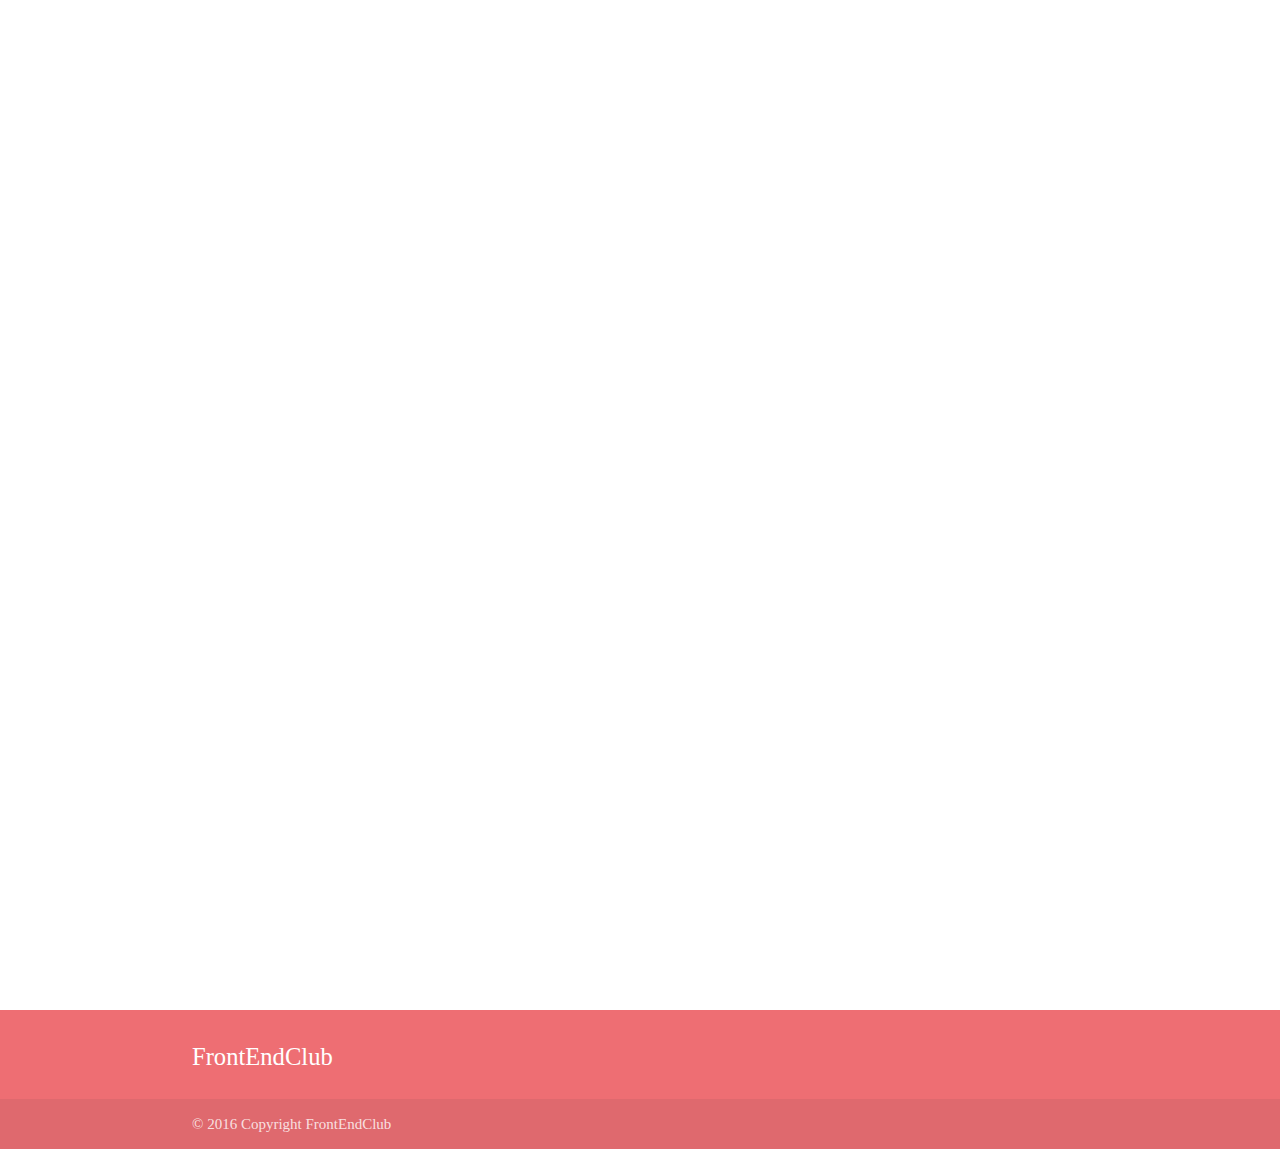
==== commit 0c3742d1: "添加了一个动画库，给首页添加了动画效果，调整了手机上的效果，优化了图片在手机上的展现" ====
--- a/index.html
+++ b/index.html
@@ -5,12 +5,13 @@
     <title>进击的FrontEnd</title>
     <meta name="viewport" content="width=device-width, initial-scale=1">
     <link rel="stylesheet" href="css/materialize.css">
+    <link rel="stylesheet" href="css/animate.min.css">
     <link rel="stylesheet" href="css/index.css">
-    <link href="https://fonts.googleapis.com/icon?family=Material+Icons" rel="stylesheet">
   </head>
   <body>
-    <header>
-      <nav>
+    <header id="hearder">
+      
+      <nav class="nav no-visibility">
         <div class="container">
           <a href="#!" class="brand-logo">FrontEndClub</a>
           <a href="#" data-activates="mobile-demo" class="button-collapse"><i class="material-icons">menu</i></a>
@@ -30,6 +31,27 @@
           </ul>
         </div>
       </nav>
+      <nav class="no-visibility fixed-nav">
+        <div class="container">
+          <a href="#!" class="brand-logo">FrontEndClub</a>
+          <a href="#" data-activates="mobile-demo" class="button-collapse"><i class="material-icons">menu</i></a>
+          <ul class="right hide-on-med-and-down">
+            <li><a href="">首页</a></li>
+            <li><a href="">一些课程</a></li>
+            <li><a href="">知识技能</a></li>
+            <li><a href="">关于我们</a></li>
+            <li><a href="">加入我们</a></li>
+          </ul>
+          <ul class="side-nav" id="mobile-demo">
+            <li><a href="">首页</a></li>
+            <li><a href="">一些课程</a></li>
+            <li><a href="">知识技能</a></li>
+            <li><a href="">关于我们</a></li>
+            <li><a href="">加入我们</a></li>
+          </ul>
+        </div>
+      </nav>
+
       <div class="head-title">
         <h1>WEB前端工程师</h1>
         <h1>程序员中的设计师，设计师中的程序员</h1>
@@ -37,8 +59,8 @@
     </header>
 
     <section class="section1">
-      <h3 class="section1-title">既是程序员，又是设计师</h3>
-      <div class="section1-content container">
+      <h3 class="section1-title no-visibility">既是程序员，又是设计师</h3>
+      <div class="section1-content container no-visibility">
         <div class="row">
           <div class="feature hoverable col s12 l4">
             <h4>HTML</h4>
@@ -96,7 +118,7 @@
     <section class="section2">
       <div class="content left">
         <div class="row">
-          <div class="col s12">
+          <div class="col s12 section2-content no-visibility">
             <div class="card blue-grey darken-1">
               <div class="card-content white-text">
                 <span class="card-title">作为程序员</span>
@@ -116,7 +138,7 @@
     <section class="section3">
       <div class="content right">
         <div class="row">
-          <div class="col s12">
+          <div class="col s12 section3-content no-visibility">
             <div class="card blue-grey darken-1">
               <div class="card-content white-text">
                 <span class="card-title">作为设计师</span>
@@ -140,10 +162,10 @@
 
     <section class="section4">
       <div class="img-title">
-        <img src="img/js.png" alt="">
+        <img src="img/master.jpg" alt="">
         <h5>班主任!?</h5>
       </div>
-      <div class="container">
+      <div class="container section4-content no-visibility">
         <div class="row">
           <div class="col s12">
             <ul class="tabs">
@@ -156,7 +178,7 @@
             <div class="class-manager">
               <div class="card hoverable">
                 <div class="card-image waves-effect waves-block waves-light">
-                  <img class="activator" src="img/headimg.png">
+                  <img class="activator" src="img/4small.jpg">
                 </div>
                 <div class="card-content">
                   <span class="card-title activator grey-text text-darken-4">没错，这逼就是班主任<i class="right">Konw More</i></span>
@@ -236,7 +258,7 @@
 
     <section class="section5">
       <div class="container">
-        <div class="join-us">
+        <div class="join-us section5-content no-visibility">
           <h3>加入路径</h3>
           <ul class="collapsible popout" data-collapsible="accordion">
             <li>
@@ -295,5 +317,103 @@
   <script type="text/javascript" src="js/materialize.min.js"></script>
   <script type="text/javascript">
     $(".button-collapse").sideNav();
+
+    var  addAnimate = function (selector, animateName, shouldRmove, strangerRemove){
+      $(selector).addClass('animated ' + animateName).removeClass('no-visibility');
+      if(shouldRmove){
+        setTimeout(function (){
+          $(selector).removeClass('animated ' + animateName);
+        }, 2000);
+      }
+      if (strangerRemove){
+        setTimeout(function (){
+          $(selector).removeClass('animated ' + animateName).addClass('no-visibility');
+        }, 500);
+      }
+    };
+
+    var getScreenHeight = function (){
+      return document.documentElement.clientHeight
+    };
+
+    var screenHeight = getScreenHeight();
+    // 设置头部高度适应浏览器窗口大小
+    $('header').css({
+      'height': screenHeight
+    });
+
+    //得到元素与浏览器顶部的距离
+    var getTopPoint = function(element){
+      return element.getBoundingClientRect().top;
+    };
+
+    $(window).scroll(function(){
+      var header = document.getElementById('hearder');
+      var headeTop = getTopPoint(header);
+      console.log(headeTop);
+      if (headeTop <= -70){
+        console.log(1);
+        $('.fixed-nav').css({
+          'backgroundColor': '#ee6e73',
+          'borderBottom': 'none',
+          'top': 0,
+          'z-index': 99,
+        })
+        addAnimate('.fixed-nav', 'fadeInDown');
+      }
+      if (headeTop >= 0){
+        addAnimate('.fixed-nav', 'fadeOutUp', false, true);
+      }
+    });
+
+    // head动画
+    addAnimate('.nav', 'fadeInDown', true);
+    addAnimate('.head-title', 'fadeInUp', true);
+    //设置剩下的每个动画
+    var options = [
+      {
+        selector: '.section1-title',
+        offset: 50,
+        callback: function (){
+          addAnimate('.section1-title', 'fadeInUp');
+        }
+      },
+      {
+        selector: '.section1-title',
+        offset: 300,
+        callback: function (){
+          addAnimate('.section1-content', 'fadeInUp');
+        }
+      },
+      {
+        selector: '.section2-content',
+        offset: 300,
+        callback: function (){
+          addAnimate('.section2-content', 'fadeInUp');
+        }
+      },
+      {
+        selector: '.section3-content',
+        offset: 300,
+        callback: function (){
+          addAnimate('.section3-content', 'fadeInUp');
+        }
+      },
+      {
+        selector: '.section4-content',
+        offset: 400,
+        callback: function (){
+          addAnimate('.section4-content', 'rubberBand');
+        }
+      },
+      {
+        selector: '.section5-content',
+        offset: 250,
+        callback: function (){
+          addAnimate('.section5-content', 'bounceInDown');
+        }
+      }
+    ];
+    Materialize.scrollFire(options);
   </script>
 </html>
--- a/css/index.css
+++ b/css/index.css
@@ -1,6 +1,13 @@
 /*zhengzewei*/
 *{
   font-family: '微软雅黑';
+}
+nav{
+  background-color: transparent;
+  border-bottom: 1px solid #fff;
+}
+.fixed-nav{
+  position: fixed;
 }
 header{
   background: url('../img/3.jpg') fixed top no-repeat;
@@ -76,6 +83,8 @@
   display: block;
   margin: 0 auto;
   border-radius: 50%;
+  height: 128px;
+  width: 128px;
 }
 .img-title h5{
   text-align: center;
@@ -95,11 +104,13 @@
   width: 100%;
   height: 640px;
 }
-
+.no-visibility{
+  visibility: hidden;
+}
 /*Responsive css*/
 @media screen and (max-width:768px) {
   header{
-    background: url('../img/3.jpg') fixed top center no-repeat;
+    background: url('../img/3small.jpg') fixed top center no-repeat;
     background-size: cover;
   }
   .head-title{
@@ -109,7 +120,7 @@
     font-size: 36px;
   }
   .fixed-img{
-    background: url('../img/3.jpg') fixed top center no-repeat;
+    background: url('../img/3small.jpg') fixed top center no-repeat;
     background-size: cover;
     height: 500px;
   }
@@ -131,10 +142,22 @@
     width: 100%;
     height: 100%;
   }
+  .section2{
+    background: url('../img/img2_small.jpg') center no-repeat;
+    background-size: cover;
+    height: 600px;
+    width: 100%;
+  }
+  .section3{
+    background: url('../img/img3_small.jpg') top center no-repeat;
+    background-size: cover;
+    height: 600px;
+    width: 100%;
+  }
 }
 @media screen and (max-width:599px) {
   header{
-    background: url('../img/3.jpg') fixed top center no-repeat;
+    background: url('../img/3small.jpg') fixed top center no-repeat;
     background-size: cover;
   }
   .head-title{
@@ -144,7 +167,7 @@
     font-size: 36px;
   }
   .fixed-img{
-    background: url('../img/3.jpg') fixed top center no-repeat;
+    background: url('../img/3small.jpg') fixed top center no-repeat;
     background-size: cover;
     height: 500px;
   }
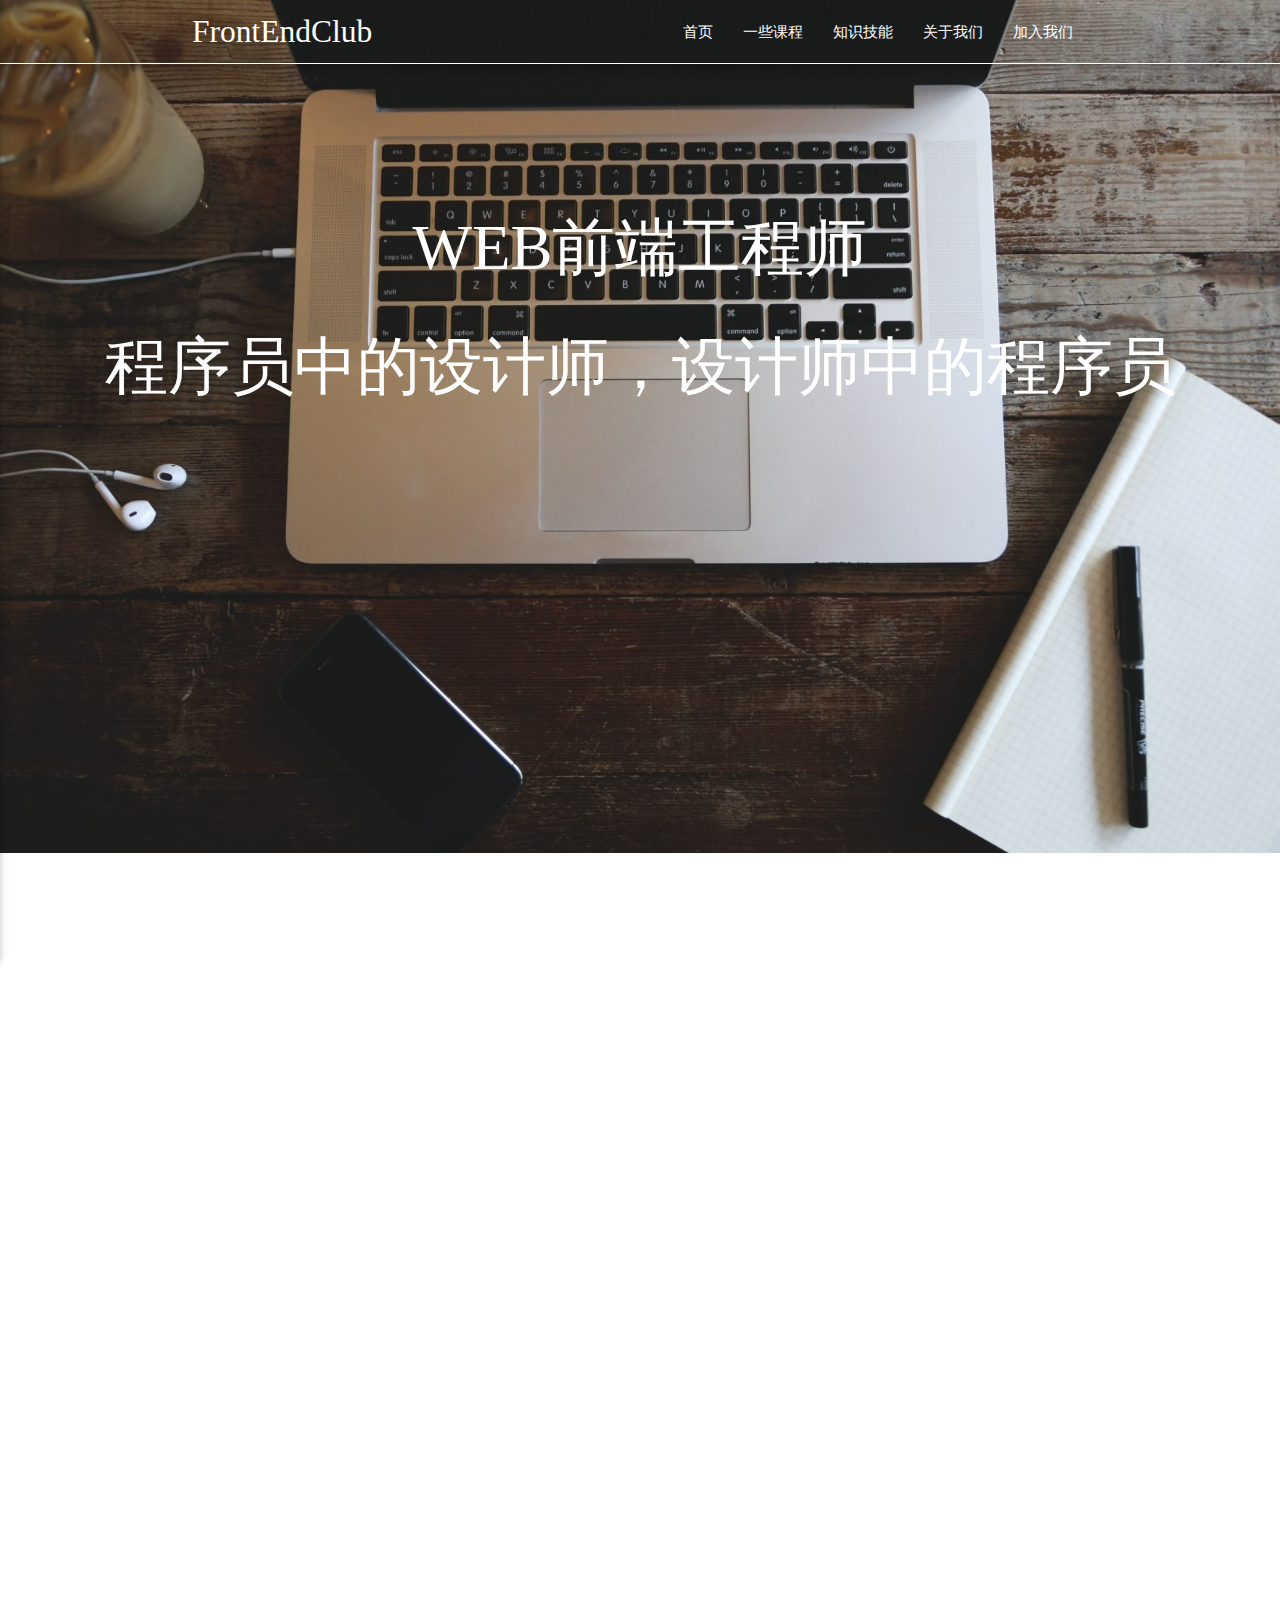
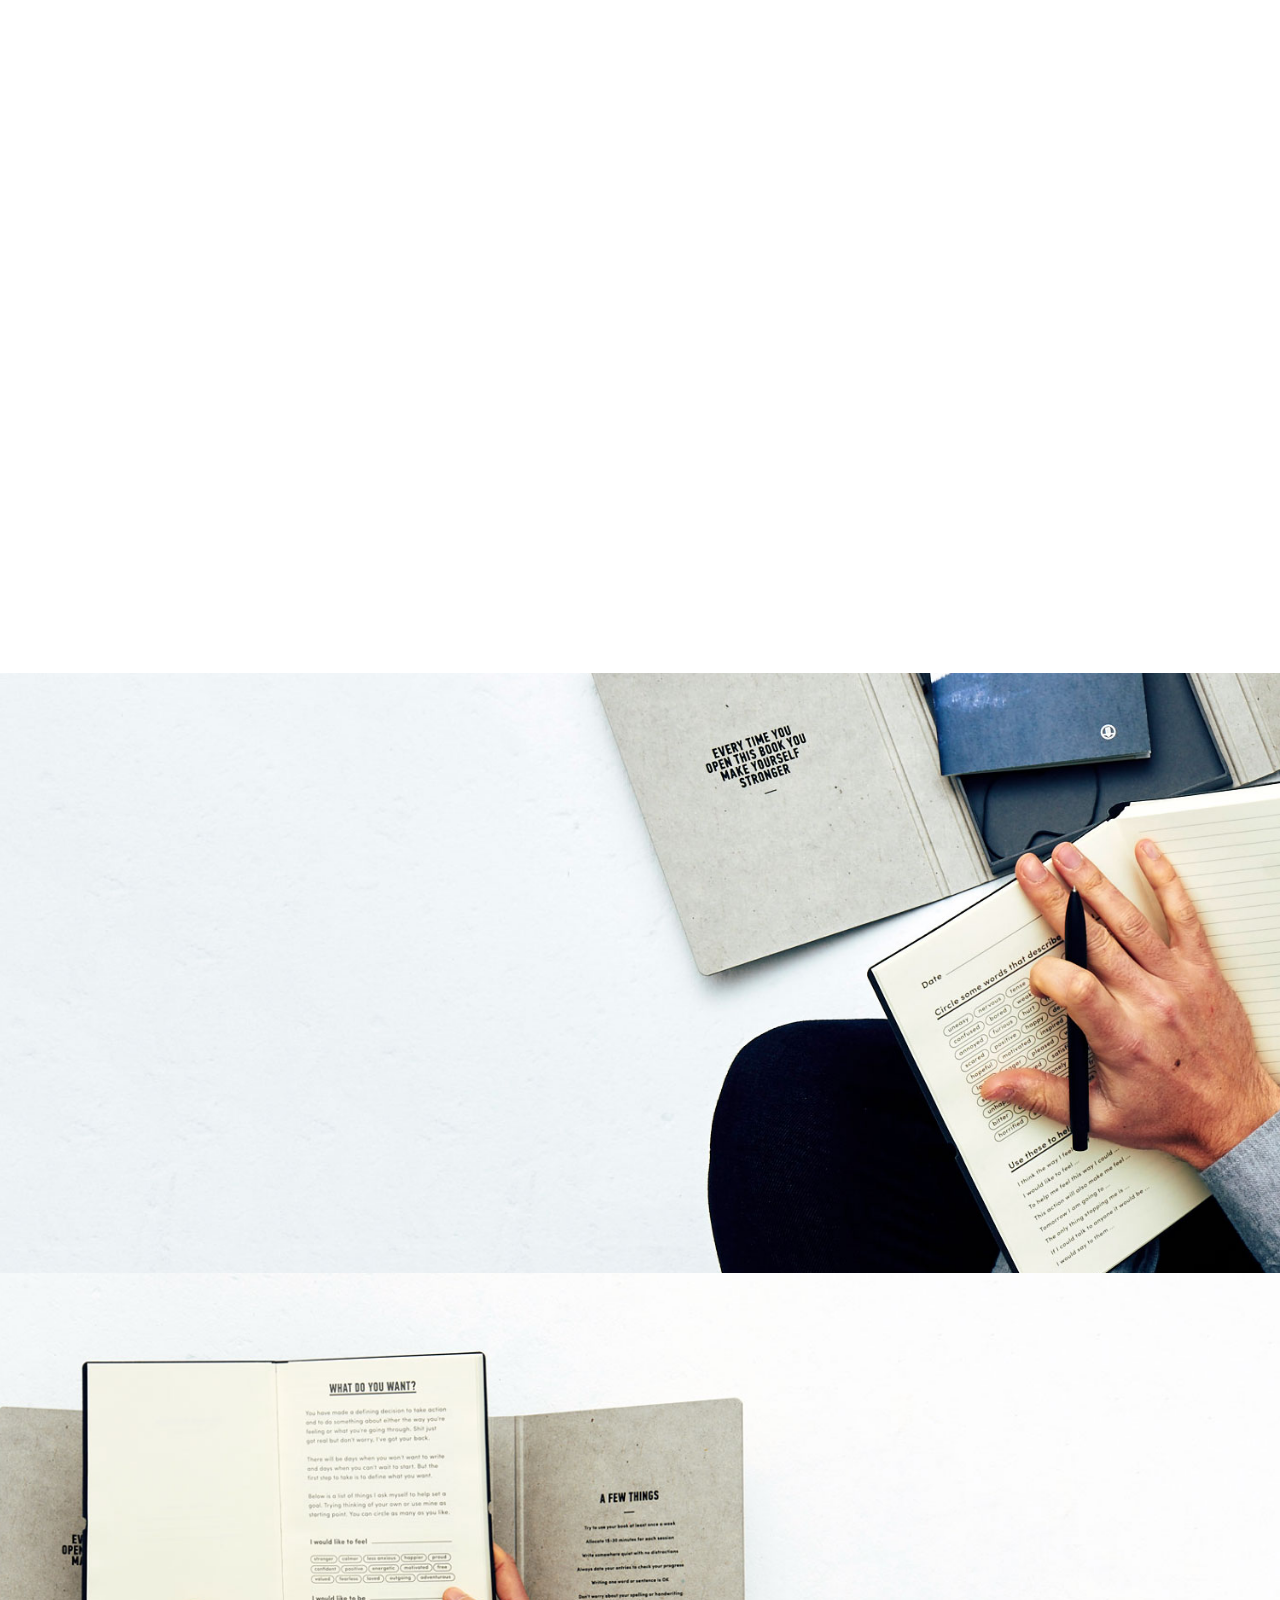
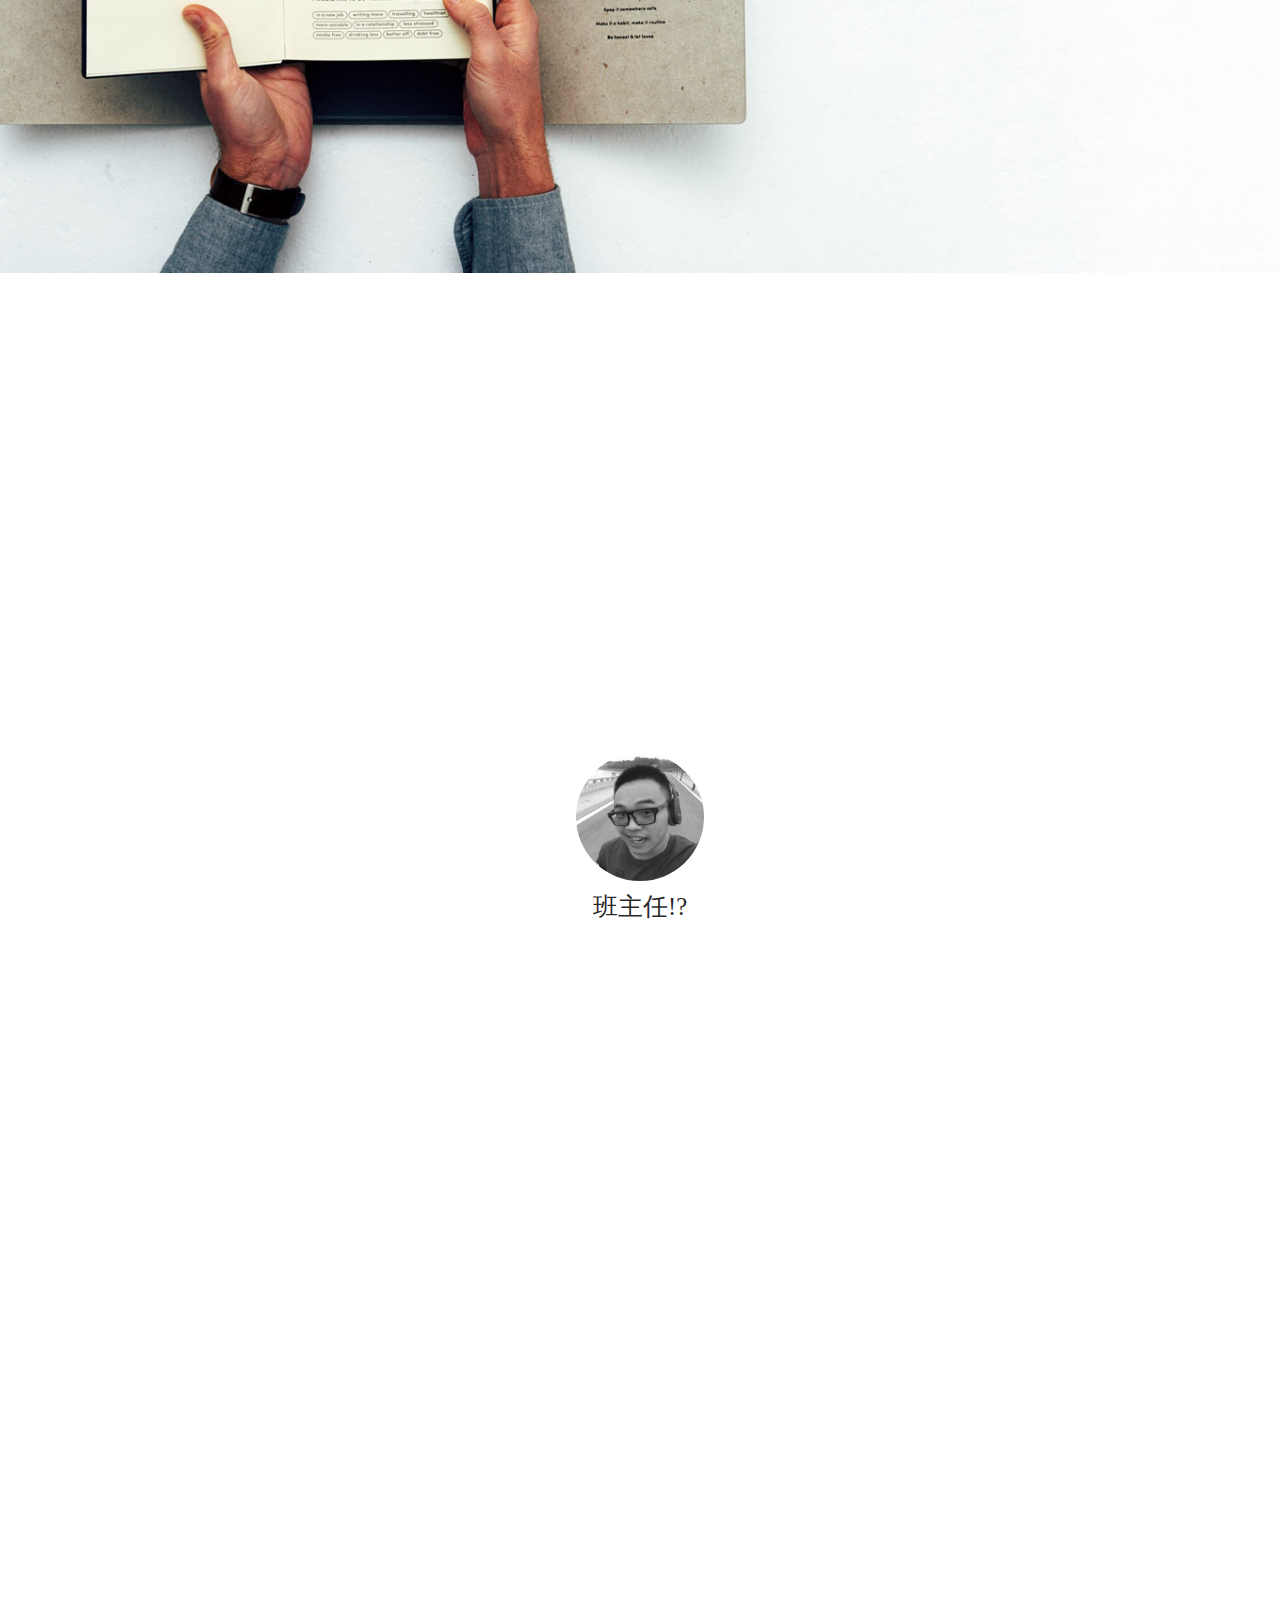
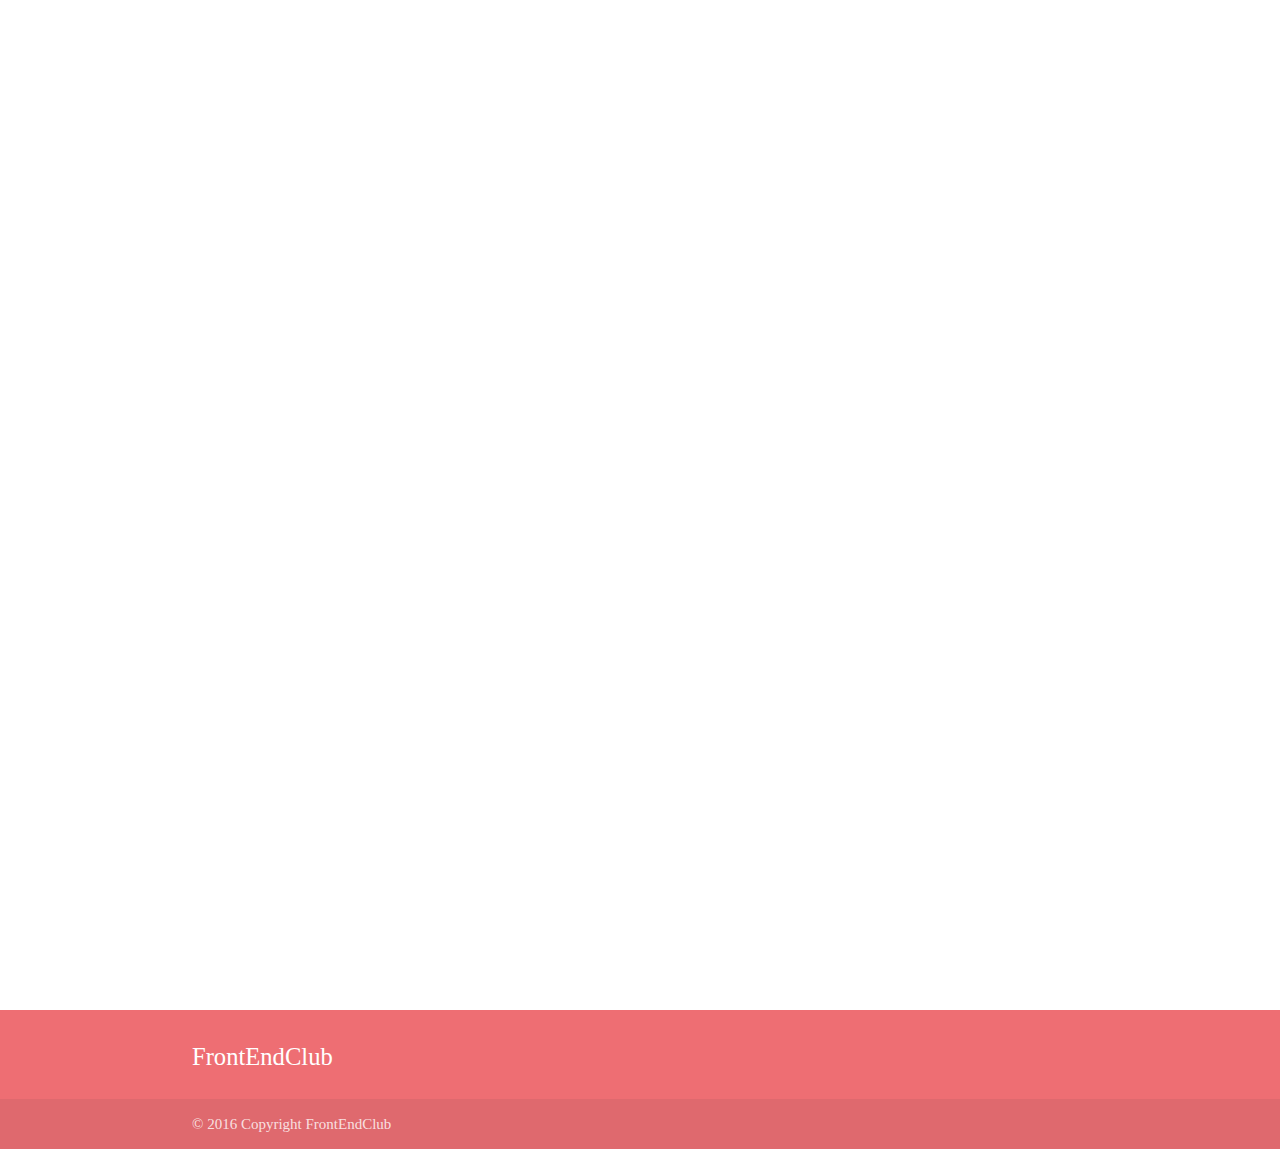
==== commit 7122f835: "基本大功告成了，剩下的就是宣传了，哦也！" ====
--- a/index.html
+++ b/index.html
@@ -6,28 +6,29 @@
     <meta name="viewport" content="width=device-width, initial-scale=1">
     <link rel="stylesheet" href="css/materialize.css">
     <link rel="stylesheet" href="css/animate.min.css">
+    <link rel="stylesheet" href="css/common.css"><!-- 头部的公共的CSS -->
     <link rel="stylesheet" href="css/index.css">
   </head>
   <body>
     <header id="hearder">
-      
+
       <nav class="nav no-visibility">
         <div class="container">
           <a href="#!" class="brand-logo">FrontEndClub</a>
           <a href="#" data-activates="mobile-demo" class="button-collapse"><i class="material-icons">menu</i></a>
           <ul class="right hide-on-med-and-down">
-            <li><a href="">首页</a></li>
-            <li><a href="">一些课程</a></li>
-            <li><a href="">知识技能</a></li>
-            <li><a href="">关于我们</a></li>
-            <li><a href="">加入我们</a></li>
+            <li><a href="index.html">首页</a></li>
+            <li><a href="lessons.html">一些课程</a></li>
+            <li><a href="skills.html">知识技能</a></li>
+            <li><a href="about.html">关于我们</a></li>
+            <li><a href="joinus.html">加入我们</a></li>
           </ul>
           <ul class="side-nav" id="mobile-demo">
-            <li><a href="">首页</a></li>
-            <li><a href="">一些课程</a></li>
-            <li><a href="">知识技能</a></li>
-            <li><a href="">关于我们</a></li>
-            <li><a href="">加入我们</a></li>
+            <li><a href="index.html">首页</a></li>
+            <li><a href="lessons.html">一些课程</a></li>
+            <li><a href="skills.html">知识技能</a></li>
+            <li><a href="about.html">关于我们</a></li>
+            <li><a href="joinus.html">加入我们</a></li>
           </ul>
         </div>
       </nav>
@@ -36,18 +37,18 @@
           <a href="#!" class="brand-logo">FrontEndClub</a>
           <a href="#" data-activates="mobile-demo" class="button-collapse"><i class="material-icons">menu</i></a>
           <ul class="right hide-on-med-and-down">
-            <li><a href="">首页</a></li>
-            <li><a href="">一些课程</a></li>
-            <li><a href="">知识技能</a></li>
-            <li><a href="">关于我们</a></li>
-            <li><a href="">加入我们</a></li>
+            <li><a href="index.html">首页</a></li>
+            <li><a href="lessons.html">一些课程</a></li>
+            <li><a href="skills.html">知识技能</a></li>
+            <li><a href="about.html">关于我们</a></li>
+            <li><a href="joinus.html">加入我们</a></li>
           </ul>
           <ul class="side-nav" id="mobile-demo">
-            <li><a href="">首页</a></li>
-            <li><a href="">一些课程</a></li>
-            <li><a href="">知识技能</a></li>
-            <li><a href="">关于我们</a></li>
-            <li><a href="">加入我们</a></li>
+            <li><a href="index.html">首页</a></li>
+            <li><a href="lessons.html">一些课程</a></li>
+            <li><a href="skills.html">知识技能</a></li>
+            <li><a href="about.html">关于我们</a></li>
+            <li><a href="joinus.html">加入我们</a></li>
           </ul>
         </div>
       </nav>
@@ -63,21 +64,21 @@
       <div class="section1-content container no-visibility">
         <div class="row">
           <div class="feature hoverable col s12 l4">
-            <h4>HTML</h4>
+            <h4 class="blue-text darken-2">HTML</h4>
             <p>
               HTML是一个网页页面的骨架，我们也就是通过这些骨架，逐步搭建好一个美丽的网页，
               一个网页的骨架都是按照一定的顺序搭建的，也就是说HTML是一个网页的基础。
             </p>
           </div>
           <div class="feature hoverable col s12 l4">
-            <h4>CSS</h4>
+            <h4 class="orange-text darken-4">CSS</h4>
             <p>
               CSS是一个网页的颜色，样子，表现形式，也就是说我们给一个页面的骨架身体搭建好了之
               后，我们应该给她穿上衣服，画上妆容，这样自才能够美丽动人。
             </p>
           </div>
           <div class="feature hoverable col s12 l4">
-            <h4>JAVASCRIPT</h4>
+            <h4 class="purple-text darken-4">JAVASCRIPT</h4>
             <p>
               JAVASCRIPT是一个网页页面的行为，当一个网页有了美丽的脸蛋、衣服和身材，但是如果
               她不会与你交流，你们之间没有交互互动，那么这个网页也就没有多大的吸引力，这时候就
@@ -85,21 +86,21 @@
             </p>
           </div>
           <div class="feature hoverable col s12 l4">
-            <h4>审美</h4>
+            <h4 class="green-text accent-4">审美</h4>
             <p>
               审美是设计师的一个入门的需求，我们设计师需要有一双发现美的眼睛，美的东西看的多了
               也就自然对一些东西的品味要求就会有相应的提升。
             </p>
           </div>
           <div class="feature hoverable col s12 l4">
-            <h4>设计</h4>
+            <h4 class="red-text darken-2">设计</h4>
             <p>
               当我们看了很多美丽的东西的时候，这时候我们需要从看到的那些东西里面去学习一些表达
               美丽的方法，然后运用在你的网页页面上，设计出属于自己的网页。
             </p>
           </div>
           <div class="feature hoverable col s12 l4">
-            <h4>交互性</h4>
+            <h4 class="grey-text darken-2">交互性</h4>
             <p>
               良好的交互是一个网页页面所需要的，当用户在浏览你的网页的时候，如果你的网页能够
               给用户带来愉悦的交互浏览体验，那么这网页就具有良好的交互性，能够带动用户来继续
@@ -292,7 +293,7 @@
               </div>
             </li>
           </ul>
-          <a href="#" class="waves-effect waves-light btn-large">了解更多</a>
+          <a href="joinus.html" class="waves-effect waves-light btn-large">了解更多</a>
         </div>
       </div>
     </section>
@@ -315,105 +316,65 @@
   </body>
   <script type="text/javascript" src="js/jquery-1.11.3.min.js"></script>
   <script type="text/javascript" src="js/materialize.min.js"></script>
+  <script type="text/javascript" src="js/common.js"></script>
   <script type="text/javascript">
-    $(".button-collapse").sideNav();
-
-    var  addAnimate = function (selector, animateName, shouldRmove, strangerRemove){
-      $(selector).addClass('animated ' + animateName).removeClass('no-visibility');
-      if(shouldRmove){
-        setTimeout(function (){
-          $(selector).removeClass('animated ' + animateName);
-        }, 2000);
-      }
-      if (strangerRemove){
-        setTimeout(function (){
-          $(selector).removeClass('animated ' + animateName).addClass('no-visibility');
-        }, 500);
-      }
-    };
-
-    var getScreenHeight = function (){
-      return document.documentElement.clientHeight
-    };
 
     var screenHeight = getScreenHeight();
     // 设置头部高度适应浏览器窗口大小
     $('header').css({
       'height': screenHeight
     });
-
-    //得到元素与浏览器顶部的距离
-    var getTopPoint = function(element){
-      return element.getBoundingClientRect().top;
-    };
-
-    $(window).scroll(function(){
-      var header = document.getElementById('hearder');
-      var headeTop = getTopPoint(header);
-      console.log(headeTop);
-      if (headeTop <= -70){
-        console.log(1);
-        $('.fixed-nav').css({
-          'backgroundColor': '#ee6e73',
-          'borderBottom': 'none',
-          'top': 0,
-          'z-index': 99,
-        })
-        addAnimate('.fixed-nav', 'fadeInDown');
-      }
-      if (headeTop >= 0){
-        addAnimate('.fixed-nav', 'fadeOutUp', false, true);
-      }
-    });
-
-    // head动画
-    addAnimate('.nav', 'fadeInDown', true);
-    addAnimate('.head-title', 'fadeInUp', true);
-    //设置剩下的每个动画
-    var options = [
-      {
-        selector: '.section1-title',
-        offset: 50,
-        callback: function (){
-          addAnimate('.section1-title', 'fadeInUp');
+    var shouldAnimate = shouldAnimate();
+
+    if(shouldAnimate){
+      //设置剩下的每个动画
+      var options = [
+        {
+          selector: '.section1-title',
+          offset: 50,
+          callback: function (){
+            addAnimate('.section1-title', 'fadeInUp');
+          }
+        },
+        {
+          selector: '.section1-title',
+          offset: 300,
+          callback: function (){
+            addAnimate('.section1-content', 'fadeInUp');
+          }
+        },
+        {
+          selector: '.section2-content',
+          offset: 300,
+          callback: function (){
+            addAnimate('.section2-content', 'fadeInUp');
+          }
+        },
+        {
+          selector: '.section3-content',
+          offset: 300,
+          callback: function (){
+            addAnimate('.section3-content', 'fadeInUp');
+          }
+        },
+        {
+          selector: '.section4-content',
+          offset: 400,
+          callback: function (){
+            addAnimate('.section4-content', 'rubberBand');
+          }
+        },
+        {
+          selector: '.section5-content',
+          offset: 250,
+          callback: function (){
+            addAnimate('.section5-content', 'bounceInDown');
+          }
         }
-      },
-      {
-        selector: '.section1-title',
-        offset: 300,
-        callback: function (){
-          addAnimate('.section1-content', 'fadeInUp');
-        }
-      },
-      {
-        selector: '.section2-content',
-        offset: 300,
-        callback: function (){
-          addAnimate('.section2-content', 'fadeInUp');
-        }
-      },
-      {
-        selector: '.section3-content',
-        offset: 300,
-        callback: function (){
-          addAnimate('.section3-content', 'fadeInUp');
-        }
-      },
-      {
-        selector: '.section4-content',
-        offset: 400,
-        callback: function (){
-          addAnimate('.section4-content', 'rubberBand');
-        }
-      },
-      {
-        selector: '.section5-content',
-        offset: 250,
-        callback: function (){
-          addAnimate('.section5-content', 'bounceInDown');
-        }
-      }
-    ];
-    Materialize.scrollFire(options);
+      ];
+      Materialize.scrollFire(options);
+    }else{
+      $('.section1-title,.section1-content,.section2-content,.section3-content,.section4-content,.section5-content').removeClass('no-visibility');
+    }
   </script>
 </html>
--- a/css/common.css
+++ b/css/common.css
@@ -0,0 +1,27 @@
+*{
+  font-family: '微软雅黑';
+}
+header{
+  width: 100%;
+  height: 350px;
+  background: url('../img/typewriter.jpg') top no-repeat;
+  background-size: cover;
+  padding: 0px;
+}
+header h1,
+header h4{
+  color: #fff;
+}
+nav{
+  background-color: transparent;
+  border-bottom: 1px solid #fff;
+}
+.no-visibility{
+  visibility: hidden;
+}
+.fixed-nav{
+  position: fixed;
+}
+.fixed-action-btn {
+    z-index: 1;
+}
--- a/css/index.css
+++ b/css/index.css
@@ -1,14 +1,5 @@
 /*zhengzewei*/
-*{
-  font-family: '微软雅黑';
-}
-nav{
-  background-color: transparent;
-  border-bottom: 1px solid #fff;
-}
-.fixed-nav{
-  position: fixed;
-}
+
 header{
   background: url('../img/3.jpg') fixed top no-repeat;
   background-size: 100%;
@@ -104,9 +95,6 @@
   width: 100%;
   height: 640px;
 }
-.no-visibility{
-  visibility: hidden;
-}
 /*Responsive css*/
 @media screen and (max-width:768px) {
   header{
